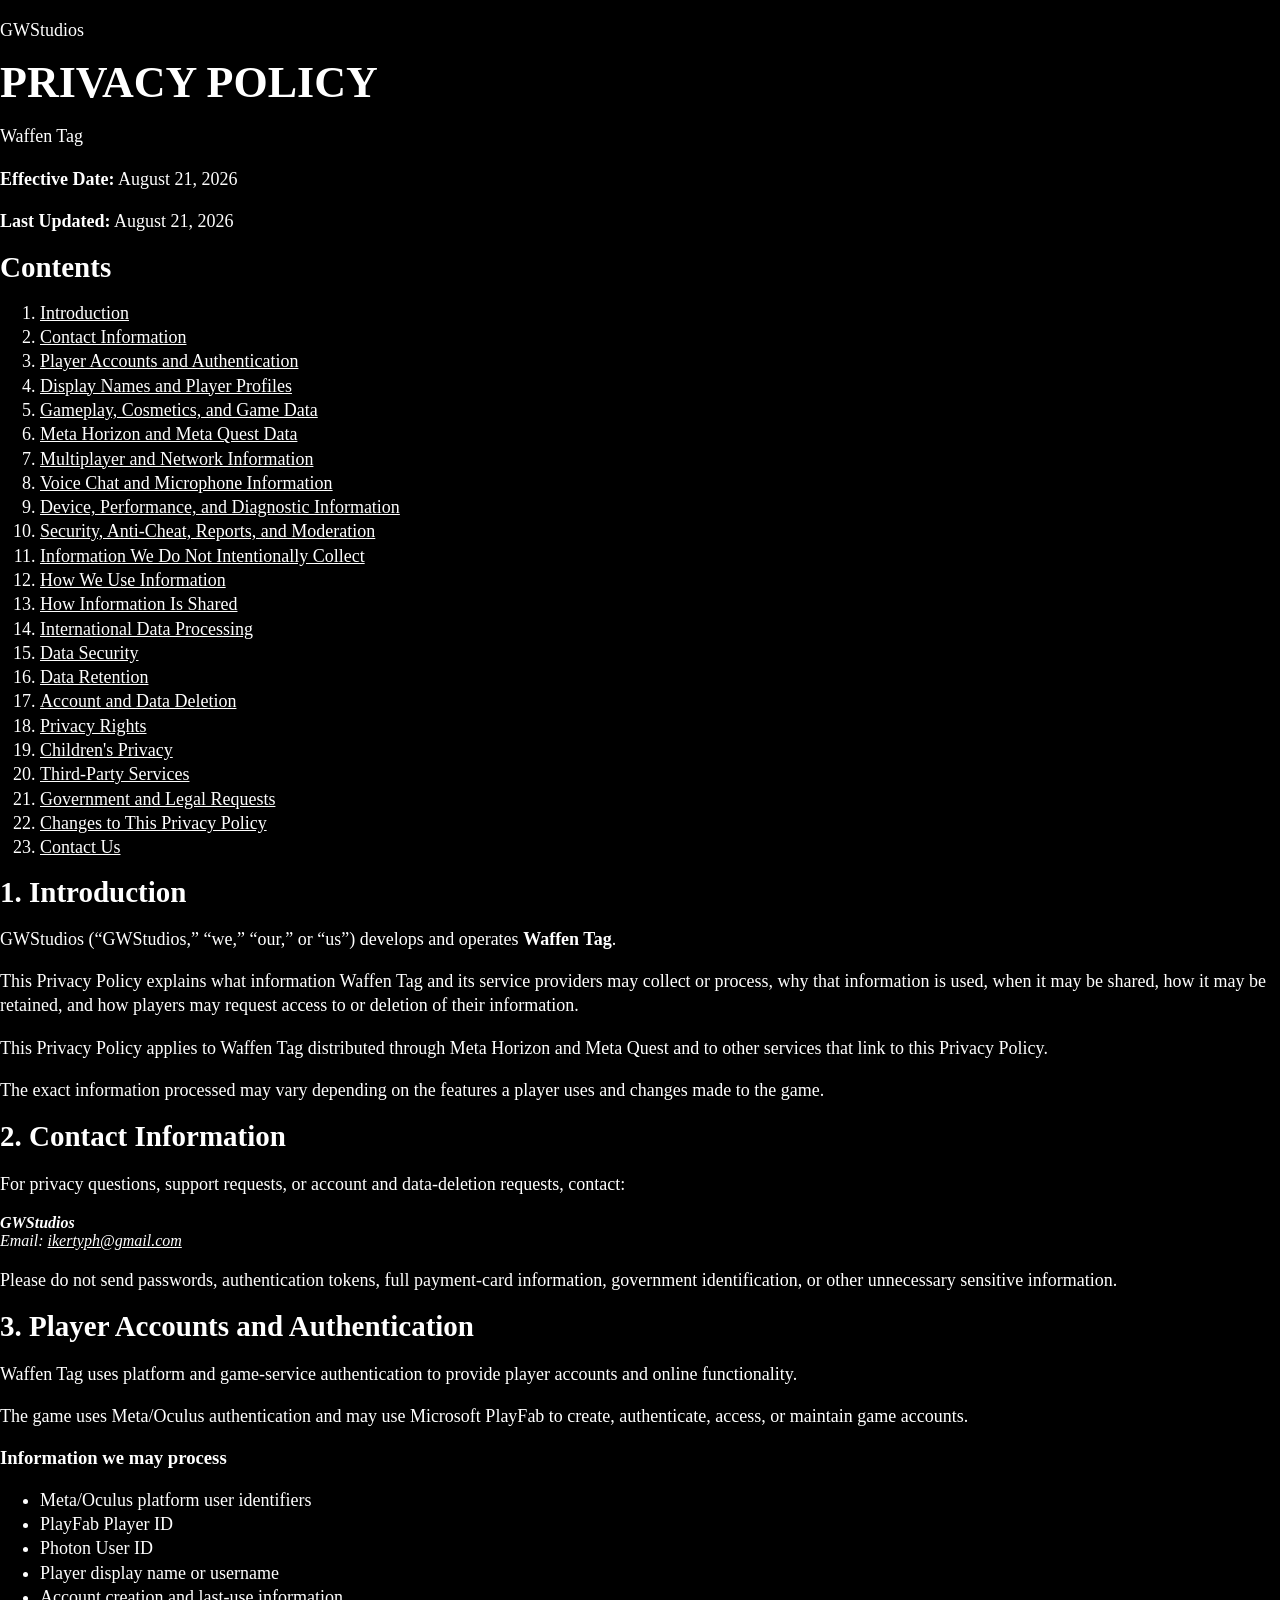
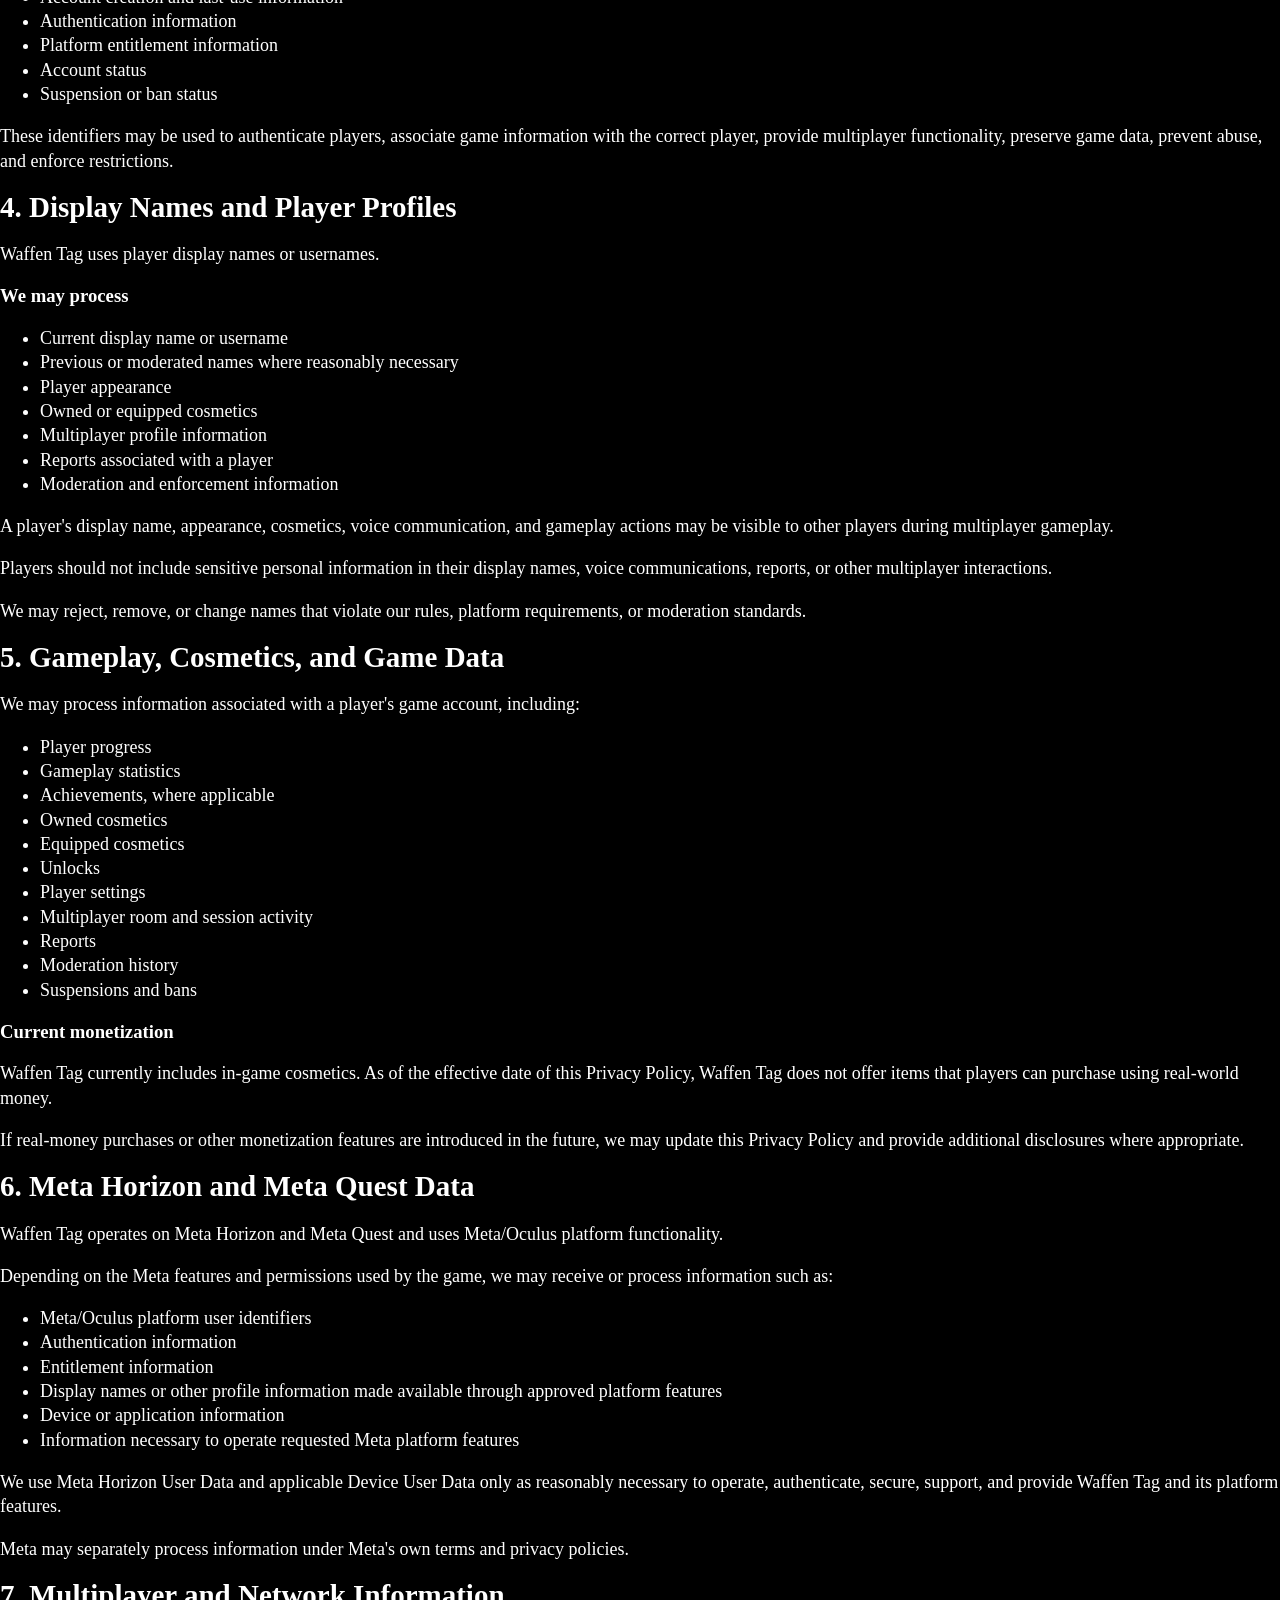
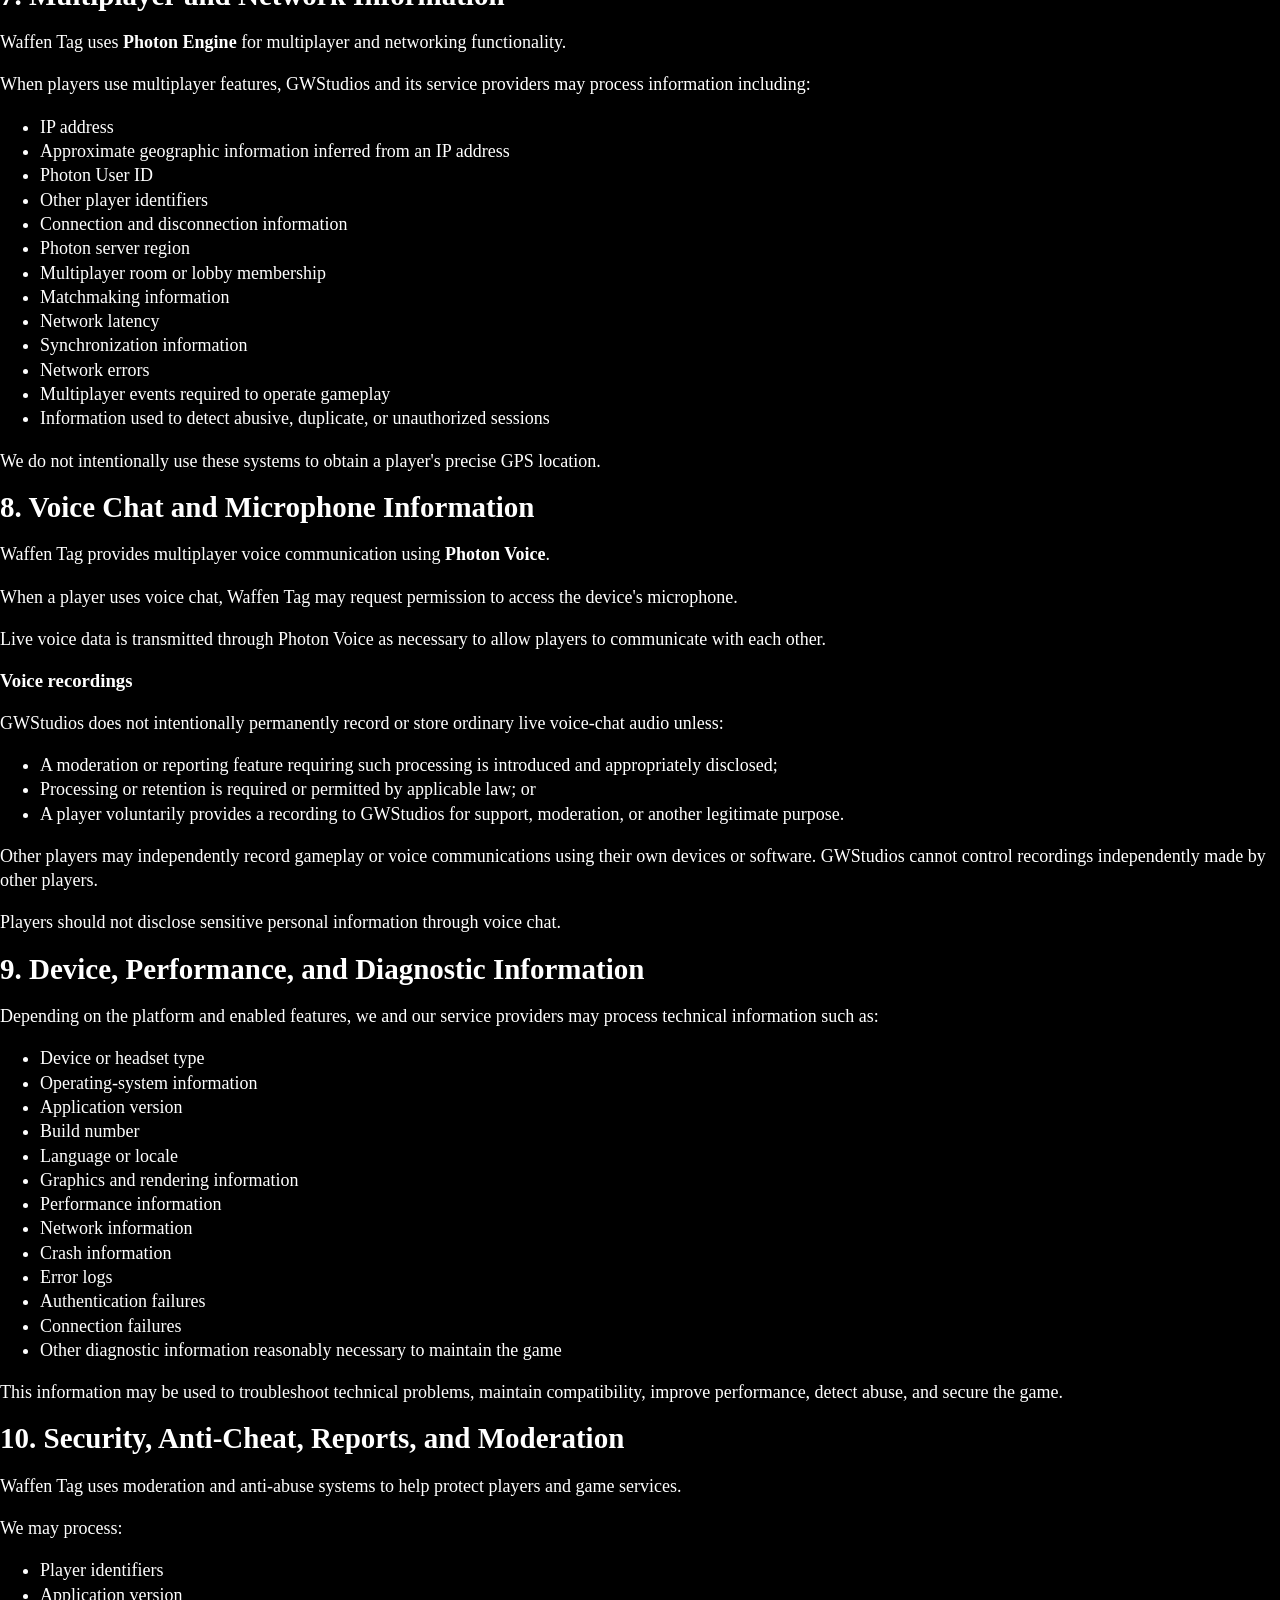
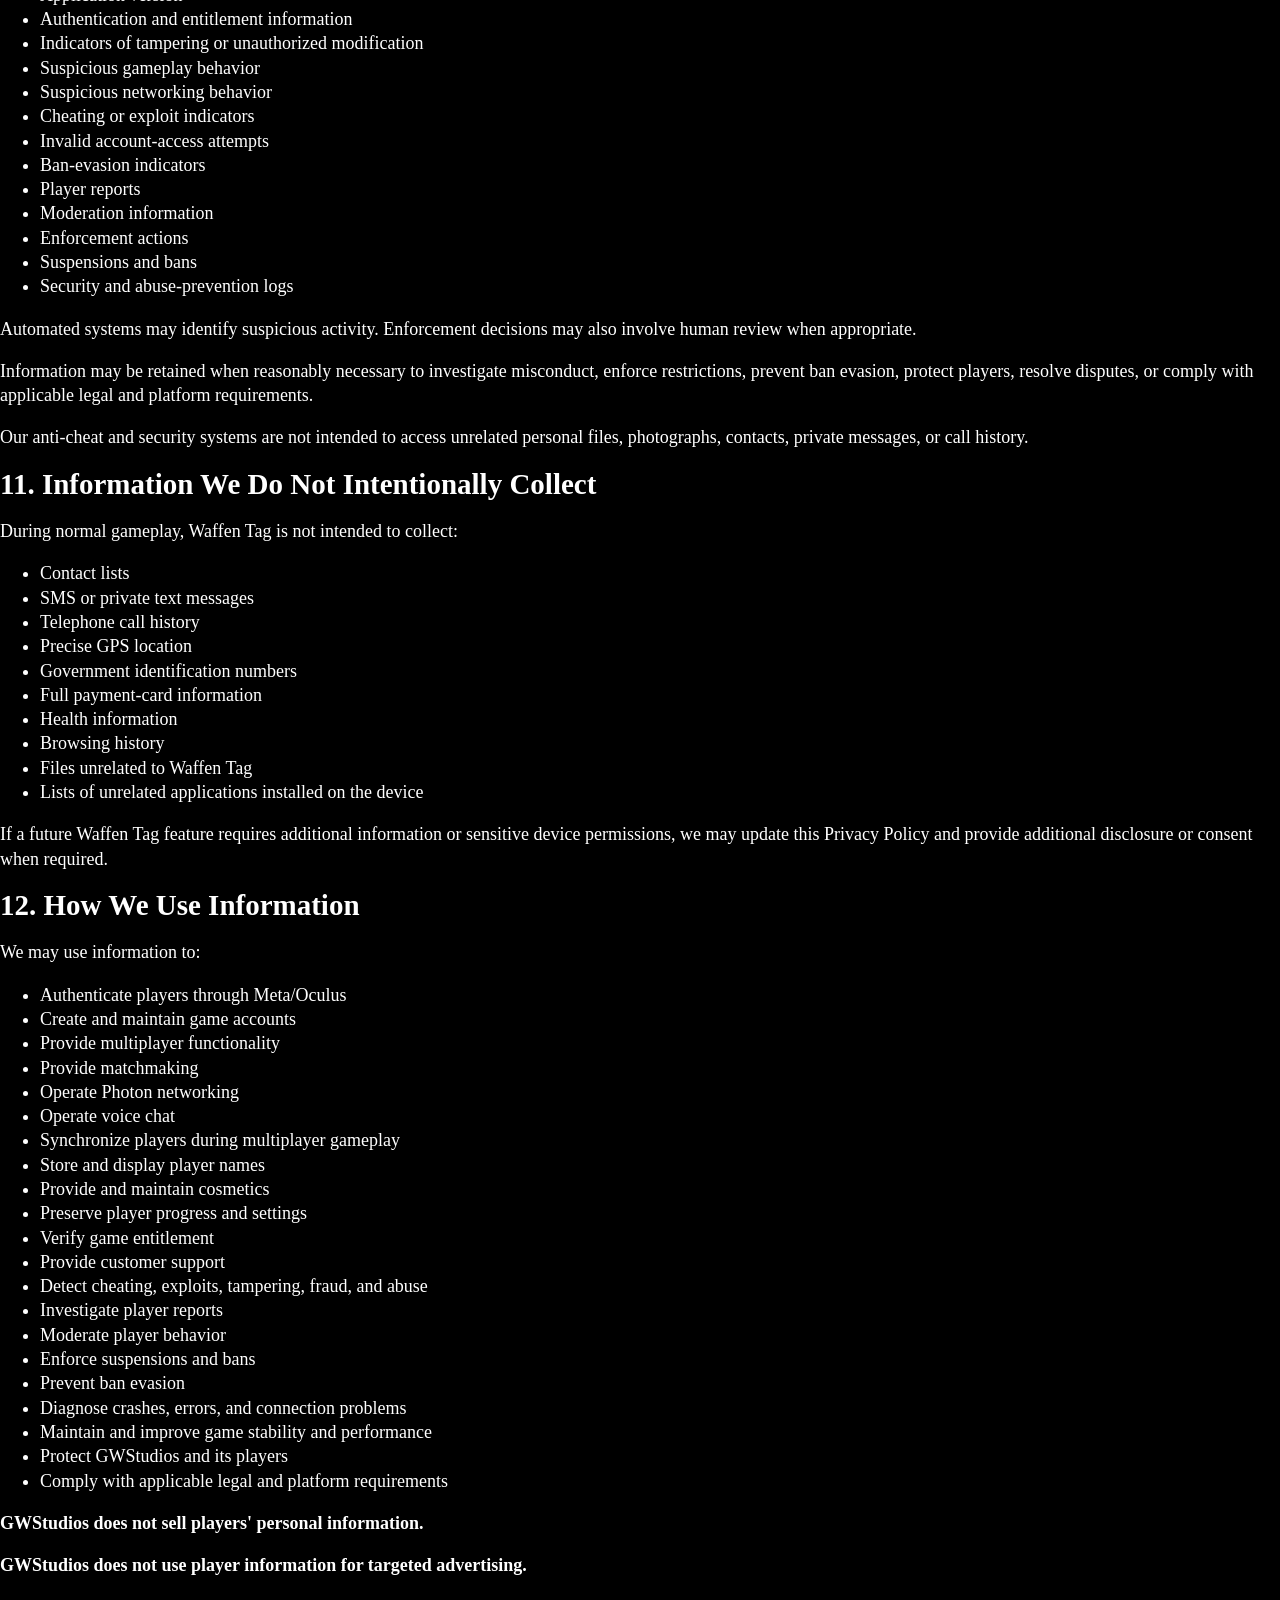
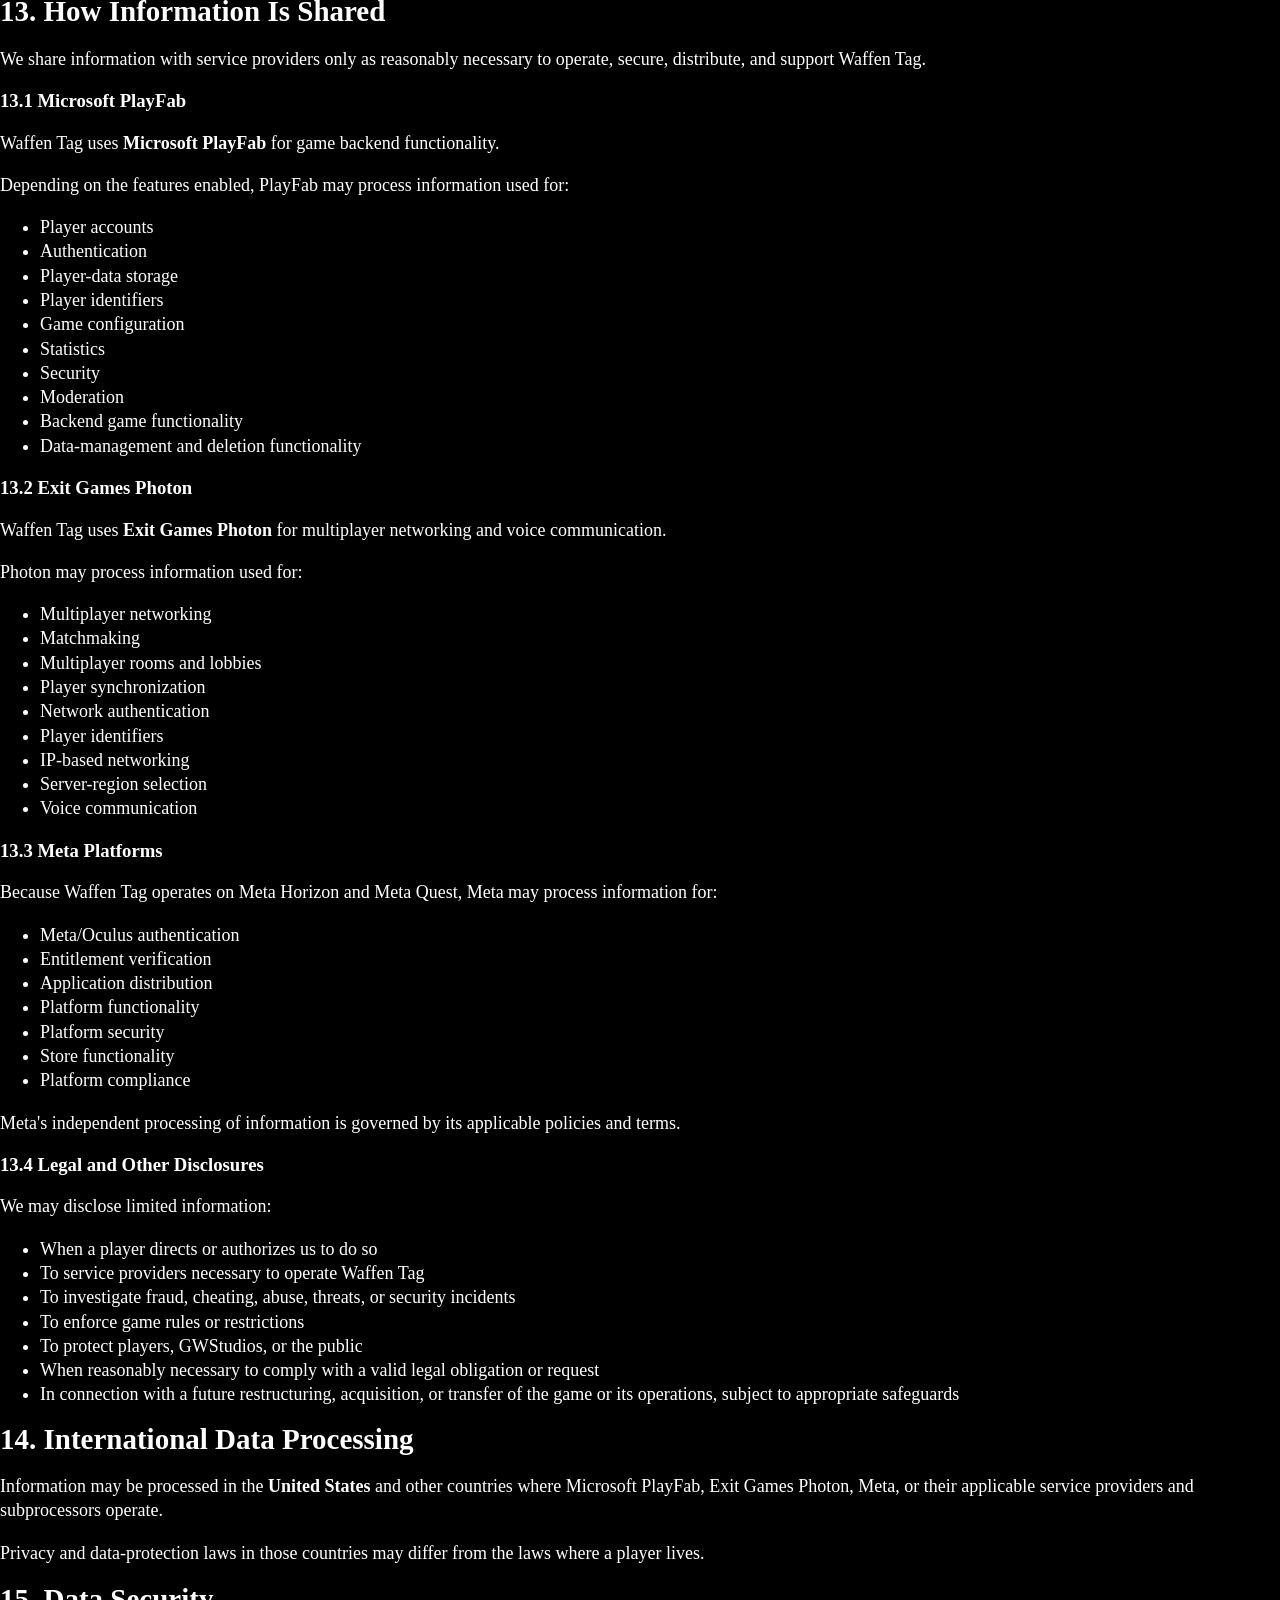
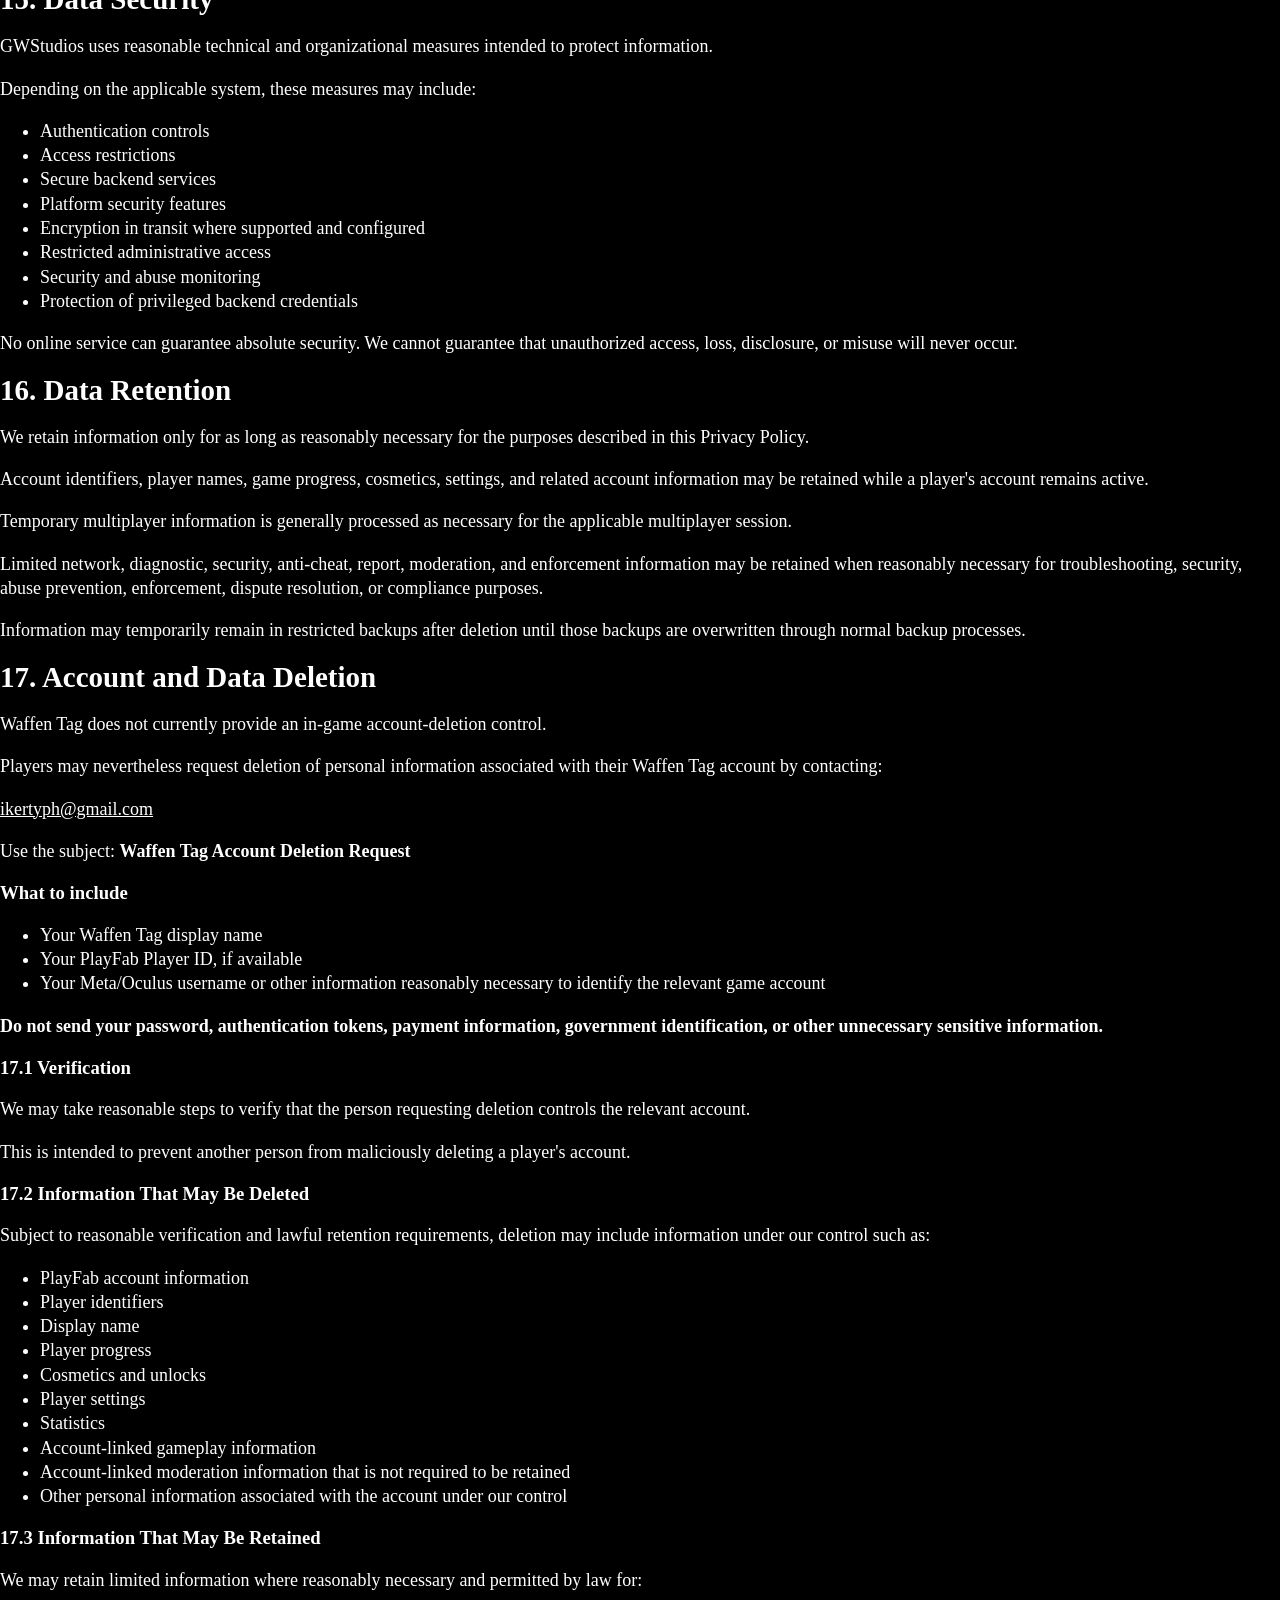
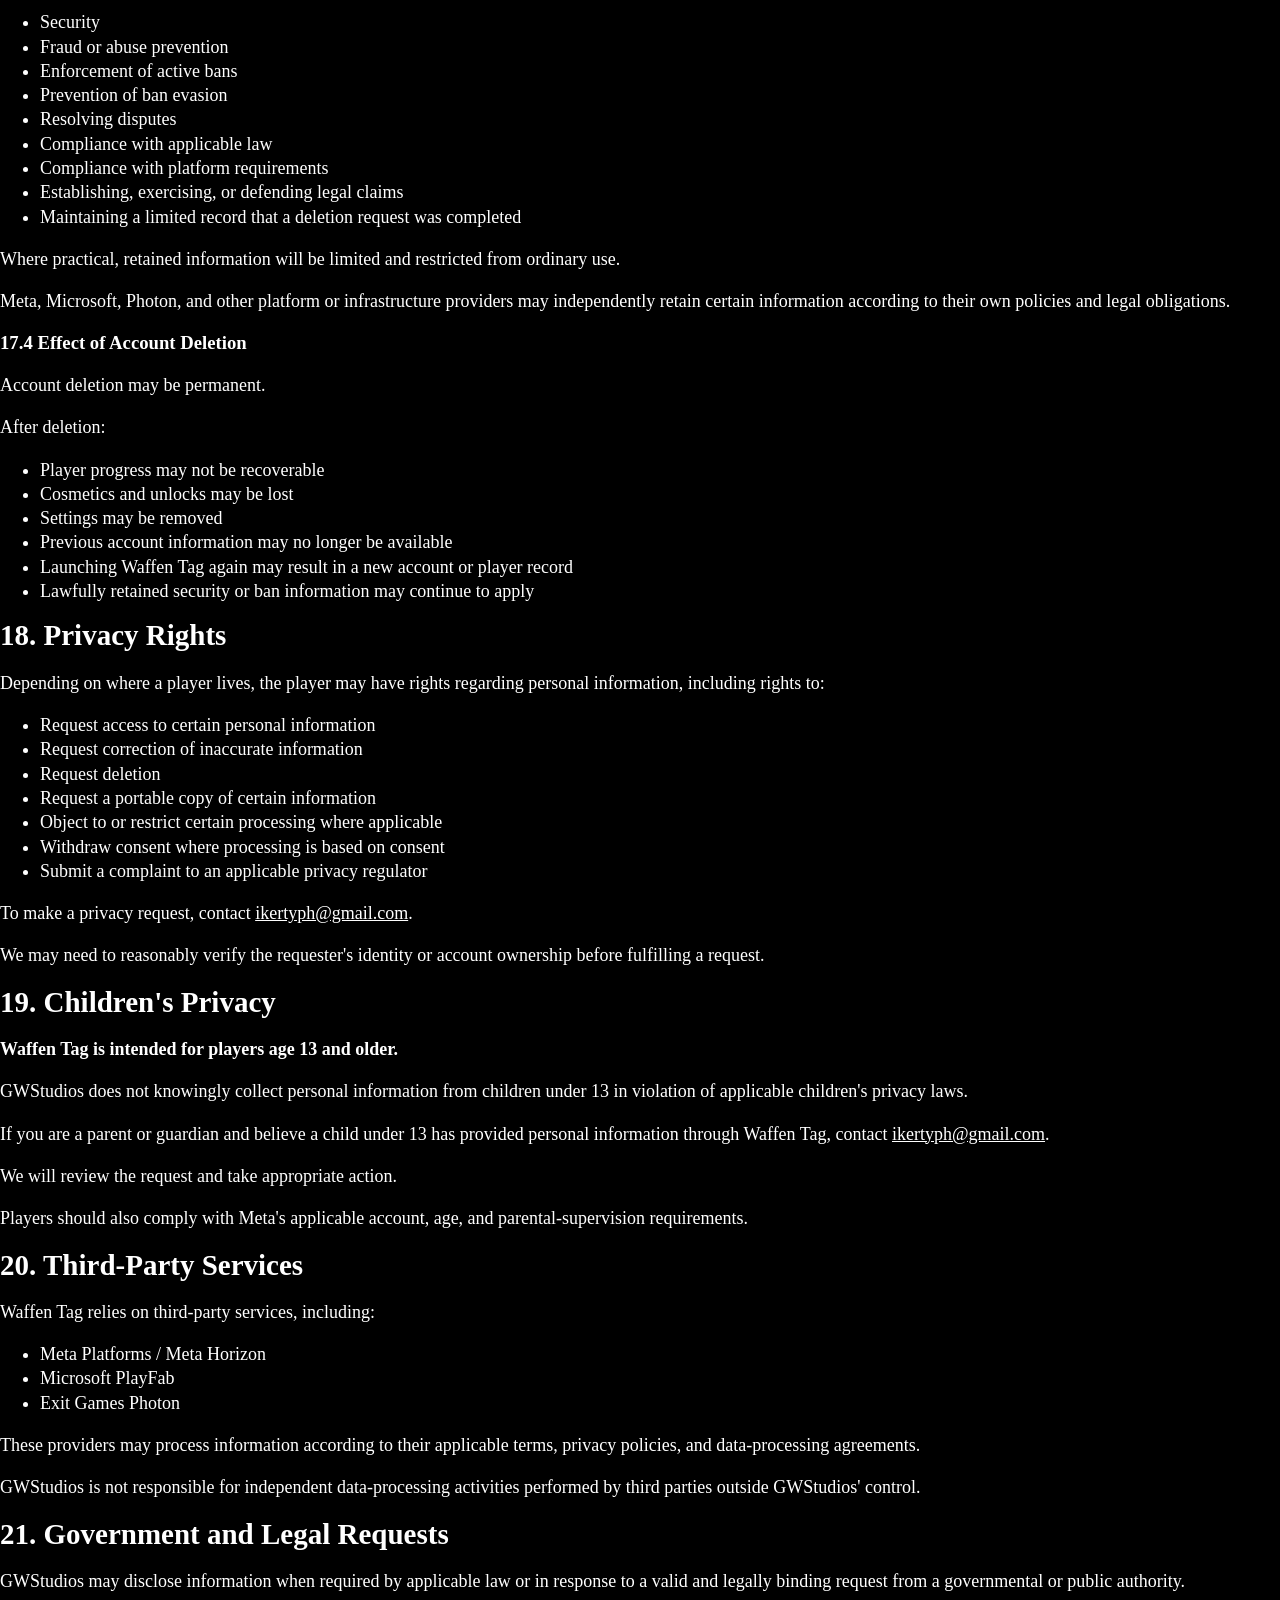
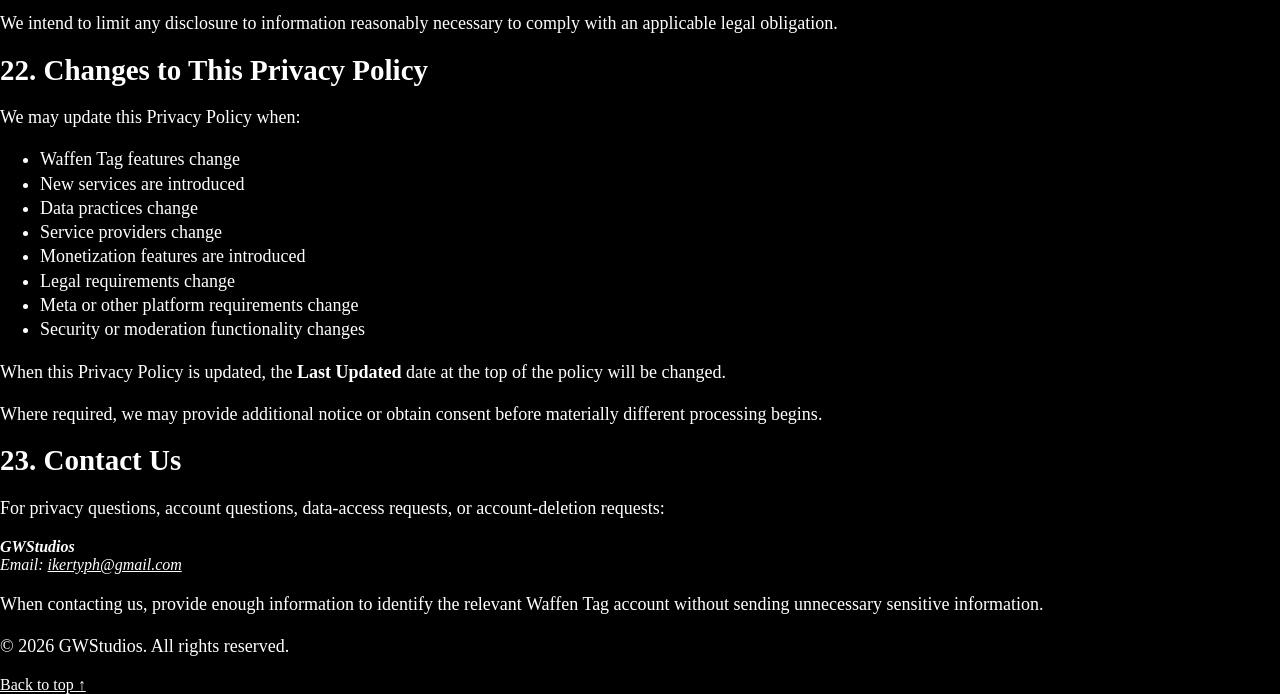
==== privacypolicy.html @ d38c31ae "v2 policy stuff" ====
<!DOCTYPE html>
<html lang="en">
<head>
  <meta charset="UTF-8" />
  <meta name="viewport" content="width=device-width, initial-scale=1.0" />
  <meta
    name="description"
    content="Privacy Policy for Waffen Tag, developed by GWStudios."
  />
  <title>Privacy Policy | Waffen Tag</title>

  <!-- Change this filename if your CSS file uses a different name -->
  <link rel="stylesheet" href="style.css" />
</head>

<body>
  <main class="legal-page">
    <header class="legal-header">
      <p class="eyebrow">GWStudios</p>
      <h1>Privacy Policy</h1>
      <p class="subtitle">Waffen Tag</p>

      <div class="policy-dates">
        <p><strong>Effective Date:</strong> August 21, 2026</p>
        <p><strong>Last Updated:</strong> August 21, 2026</p>
      </div>
    </header>

    <nav class="legal-nav" aria-label="Privacy policy sections">
      <h2>Contents</h2>
      <ol>
        <li><a href="#introduction">Introduction</a></li>
        <li><a href="#contact">Contact Information</a></li>
        <li><a href="#accounts">Player Accounts and Authentication</a></li>
        <li><a href="#profiles">Display Names and Player Profiles</a></li>
        <li><a href="#game-data">Gameplay, Cosmetics, and Game Data</a></li>
        <li><a href="#meta-data">Meta Horizon and Meta Quest Data</a></li>
        <li><a href="#multiplayer">Multiplayer and Network Information</a></li>
        <li><a href="#voice">Voice Chat and Microphone Information</a></li>
        <li><a href="#device-data">Device, Performance, and Diagnostic Information</a></li>
        <li><a href="#moderation">Security, Anti-Cheat, Reports, and Moderation</a></li>
        <li><a href="#not-collected">Information We Do Not Intentionally Collect</a></li>
        <li><a href="#use">How We Use Information</a></li>
        <li><a href="#sharing">How Information Is Shared</a></li>
        <li><a href="#international">International Data Processing</a></li>
        <li><a href="#security">Data Security</a></li>
        <li><a href="#retention">Data Retention</a></li>
        <li><a href="#deletion">Account and Data Deletion</a></li>
        <li><a href="#rights">Privacy Rights</a></li>
        <li><a href="#children">Children's Privacy</a></li>
        <li><a href="#third-parties">Third-Party Services</a></li>
        <li><a href="#government">Government and Legal Requests</a></li>
        <li><a href="#changes">Changes to This Privacy Policy</a></li>
        <li><a href="#contact-us">Contact Us</a></li>
      </ol>
    </nav>

    <article class="legal-content">
      <section id="introduction">
        <h2><span class="section-number">1.</span> Introduction</h2>
        <p>
          GWStudios (“GWStudios,” “we,” “our,” or “us”) develops and operates
          <strong>Waffen Tag</strong>.
        </p>
        <p>
          This Privacy Policy explains what information Waffen Tag and its service
          providers may collect or process, why that information is used, when it may
          be shared, how it may be retained, and how players may request access to or
          deletion of their information.
        </p>
        <p>
          This Privacy Policy applies to Waffen Tag distributed through Meta Horizon
          and Meta Quest and to other services that link to this Privacy Policy.
        </p>
        <p>
          The exact information processed may vary depending on the features a player
          uses and changes made to the game.
        </p>
      </section>

      <section id="contact">
        <h2><span class="section-number">2.</span> Contact Information</h2>
        <p>
          For privacy questions, support requests, or account and data-deletion
          requests, contact:
        </p>

        <address class="contact-card">
          <strong>GWStudios</strong><br />
          Email:
          <a href="mailto:ikertyph@gmail.com">ikertyph@gmail.com</a>
        </address>

        <p>
          Please do not send passwords, authentication tokens, full payment-card
          information, government identification, or other unnecessary sensitive
          information.
        </p>
      </section>

      <section id="accounts">
        <h2><span class="section-number">3.</span> Player Accounts and Authentication</h2>
        <p>
          Waffen Tag uses platform and game-service authentication to provide player
          accounts and online functionality.
        </p>
        <p>
          The game uses Meta/Oculus authentication and may use Microsoft PlayFab to
          create, authenticate, access, or maintain game accounts.
        </p>

        <h3>Information we may process</h3>
        <ul>
          <li>Meta/Oculus platform user identifiers</li>
          <li>PlayFab Player ID</li>
          <li>Photon User ID</li>
          <li>Player display name or username</li>
          <li>Account creation and last-use information</li>
          <li>Authentication information</li>
          <li>Platform entitlement information</li>
          <li>Account status</li>
          <li>Suspension or ban status</li>
        </ul>

        <p>
          These identifiers may be used to authenticate players, associate game
          information with the correct player, provide multiplayer functionality,
          preserve game data, prevent abuse, and enforce restrictions.
        </p>
      </section>

      <section id="profiles">
        <h2><span class="section-number">4.</span> Display Names and Player Profiles</h2>
        <p>Waffen Tag uses player display names or usernames.</p>

        <h3>We may process</h3>
        <ul>
          <li>Current display name or username</li>
          <li>Previous or moderated names where reasonably necessary</li>
          <li>Player appearance</li>
          <li>Owned or equipped cosmetics</li>
          <li>Multiplayer profile information</li>
          <li>Reports associated with a player</li>
          <li>Moderation and enforcement information</li>
        </ul>

        <p>
          A player's display name, appearance, cosmetics, voice communication, and
          gameplay actions may be visible to other players during multiplayer gameplay.
        </p>
        <p>
          Players should not include sensitive personal information in their display
          names, voice communications, reports, or other multiplayer interactions.
        </p>
        <p>
          We may reject, remove, or change names that violate our rules, platform
          requirements, or moderation standards.
        </p>
      </section>

      <section id="game-data">
        <h2><span class="section-number">5.</span> Gameplay, Cosmetics, and Game Data</h2>
        <p>We may process information associated with a player's game account, including:</p>

        <ul>
          <li>Player progress</li>
          <li>Gameplay statistics</li>
          <li>Achievements, where applicable</li>
          <li>Owned cosmetics</li>
          <li>Equipped cosmetics</li>
          <li>Unlocks</li>
          <li>Player settings</li>
          <li>Multiplayer room and session activity</li>
          <li>Reports</li>
          <li>Moderation history</li>
          <li>Suspensions and bans</li>
        </ul>

        <div class="notice">
          <h3>Current monetization</h3>
          <p>
            Waffen Tag currently includes in-game cosmetics. As of the effective date
            of this Privacy Policy, Waffen Tag does not offer items that players can
            purchase using real-world money.
          </p>
        </div>

        <p>
          If real-money purchases or other monetization features are introduced in the
          future, we may update this Privacy Policy and provide additional disclosures
          where appropriate.
        </p>
      </section>

      <section id="meta-data">
        <h2><span class="section-number">6.</span> Meta Horizon and Meta Quest Data</h2>
        <p>
          Waffen Tag operates on Meta Horizon and Meta Quest and uses Meta/Oculus
          platform functionality.
        </p>

        <p>
          Depending on the Meta features and permissions used by the game, we may
          receive or process information such as:
        </p>

        <ul>
          <li>Meta/Oculus platform user identifiers</li>
          <li>Authentication information</li>
          <li>Entitlement information</li>
          <li>
            Display names or other profile information made available through approved
            platform features
          </li>
          <li>Device or application information</li>
          <li>Information necessary to operate requested Meta platform features</li>
        </ul>

        <p>
          We use Meta Horizon User Data and applicable Device User Data only as
          reasonably necessary to operate, authenticate, secure, support, and provide
          Waffen Tag and its platform features.
        </p>
        <p>
          Meta may separately process information under Meta's own terms and privacy
          policies.
        </p>
      </section>

      <section id="multiplayer">
        <h2><span class="section-number">7.</span> Multiplayer and Network Information</h2>
        <p>
          Waffen Tag uses <strong>Photon Engine</strong> for multiplayer and networking
          functionality.
        </p>

        <p>
          When players use multiplayer features, GWStudios and its service providers
          may process information including:
        </p>

        <ul>
          <li>IP address</li>
          <li>Approximate geographic information inferred from an IP address</li>
          <li>Photon User ID</li>
          <li>Other player identifiers</li>
          <li>Connection and disconnection information</li>
          <li>Photon server region</li>
          <li>Multiplayer room or lobby membership</li>
          <li>Matchmaking information</li>
          <li>Network latency</li>
          <li>Synchronization information</li>
          <li>Network errors</li>
          <li>Multiplayer events required to operate gameplay</li>
          <li>Information used to detect abusive, duplicate, or unauthorized sessions</li>
        </ul>

        <p>
          We do not intentionally use these systems to obtain a player's precise GPS
          location.
        </p>
      </section>

      <section id="voice">
        <h2><span class="section-number">8.</span> Voice Chat and Microphone Information</h2>
        <p>
          Waffen Tag provides multiplayer voice communication using
          <strong>Photon Voice</strong>.
        </p>
        <p>
          When a player uses voice chat, Waffen Tag may request permission to access the
          device's microphone.
        </p>
        <p>
          Live voice data is transmitted through Photon Voice as necessary to allow
          players to communicate with each other.
        </p>

        <h3>Voice recordings</h3>
        <p>
          GWStudios does not intentionally permanently record or store ordinary live
          voice-chat audio unless:
        </p>
        <ul>
          <li>
            A moderation or reporting feature requiring such processing is introduced
            and appropriately disclosed;
          </li>
          <li>Processing or retention is required or permitted by applicable law; or</li>
          <li>
            A player voluntarily provides a recording to GWStudios for support,
            moderation, or another legitimate purpose.
          </li>
        </ul>

        <p>
          Other players may independently record gameplay or voice communications using
          their own devices or software. GWStudios cannot control recordings independently
          made by other players.
        </p>
        <p>Players should not disclose sensitive personal information through voice chat.</p>
      </section>

      <section id="device-data">
        <h2><span class="section-number">9.</span> Device, Performance, and Diagnostic Information</h2>
        <p>
          Depending on the platform and enabled features, we and our service providers
          may process technical information such as:
        </p>
        <ul>
          <li>Device or headset type</li>
          <li>Operating-system information</li>
          <li>Application version</li>
          <li>Build number</li>
          <li>Language or locale</li>
          <li>Graphics and rendering information</li>
          <li>Performance information</li>
          <li>Network information</li>
          <li>Crash information</li>
          <li>Error logs</li>
          <li>Authentication failures</li>
          <li>Connection failures</li>
          <li>Other diagnostic information reasonably necessary to maintain the game</li>
        </ul>
        <p>
          This information may be used to troubleshoot technical problems, maintain
          compatibility, improve performance, detect abuse, and secure the game.
        </p>
      </section>

      <section id="moderation">
        <h2><span class="section-number">10.</span> Security, Anti-Cheat, Reports, and Moderation</h2>
        <p>
          Waffen Tag uses moderation and anti-abuse systems to help protect players and
          game services.
        </p>

        <p>We may process:</p>
        <ul>
          <li>Player identifiers</li>
          <li>Application version</li>
          <li>Authentication and entitlement information</li>
          <li>Indicators of tampering or unauthorized modification</li>
          <li>Suspicious gameplay behavior</li>
          <li>Suspicious networking behavior</li>
          <li>Cheating or exploit indicators</li>
          <li>Invalid account-access attempts</li>
          <li>Ban-evasion indicators</li>
          <li>Player reports</li>
          <li>Moderation information</li>
          <li>Enforcement actions</li>
          <li>Suspensions and bans</li>
          <li>Security and abuse-prevention logs</li>
        </ul>

        <p>
          Automated systems may identify suspicious activity. Enforcement decisions may
          also involve human review when appropriate.
        </p>
        <p>
          Information may be retained when reasonably necessary to investigate misconduct,
          enforce restrictions, prevent ban evasion, protect players, resolve disputes, or
          comply with applicable legal and platform requirements.
        </p>
        <p>
          Our anti-cheat and security systems are not intended to access unrelated
          personal files, photographs, contacts, private messages, or call history.
        </p>
      </section>

      <section id="not-collected">
        <h2><span class="section-number">11.</span> Information We Do Not Intentionally Collect</h2>
        <p>During normal gameplay, Waffen Tag is not intended to collect:</p>
        <ul>
          <li>Contact lists</li>
          <li>SMS or private text messages</li>
          <li>Telephone call history</li>
          <li>Precise GPS location</li>
          <li>Government identification numbers</li>
          <li>Full payment-card information</li>
          <li>Health information</li>
          <li>Browsing history</li>
          <li>Files unrelated to Waffen Tag</li>
          <li>Lists of unrelated applications installed on the device</li>
        </ul>
        <p>
          If a future Waffen Tag feature requires additional information or sensitive
          device permissions, we may update this Privacy Policy and provide additional
          disclosure or consent when required.
        </p>
      </section>

      <section id="use">
        <h2><span class="section-number">12.</span> How We Use Information</h2>
        <p>We may use information to:</p>
        <ul>
          <li>Authenticate players through Meta/Oculus</li>
          <li>Create and maintain game accounts</li>
          <li>Provide multiplayer functionality</li>
          <li>Provide matchmaking</li>
          <li>Operate Photon networking</li>
          <li>Operate voice chat</li>
          <li>Synchronize players during multiplayer gameplay</li>
          <li>Store and display player names</li>
          <li>Provide and maintain cosmetics</li>
          <li>Preserve player progress and settings</li>
          <li>Verify game entitlement</li>
          <li>Provide customer support</li>
          <li>Detect cheating, exploits, tampering, fraud, and abuse</li>
          <li>Investigate player reports</li>
          <li>Moderate player behavior</li>
          <li>Enforce suspensions and bans</li>
          <li>Prevent ban evasion</li>
          <li>Diagnose crashes, errors, and connection problems</li>
          <li>Maintain and improve game stability and performance</li>
          <li>Protect GWStudios and its players</li>
          <li>Comply with applicable legal and platform requirements</li>
        </ul>

        <div class="notice">
          <p><strong>GWStudios does not sell players' personal information.</strong></p>
          <p><strong>GWStudios does not use player information for targeted advertising.</strong></p>
        </div>
      </section>

      <section id="sharing">
        <h2><span class="section-number">13.</span> How Information Is Shared</h2>
        <p>
          We share information with service providers only as reasonably necessary to
          operate, secure, distribute, and support Waffen Tag.
        </p>

        <h3>13.1 Microsoft PlayFab</h3>
        <p>Waffen Tag uses <strong>Microsoft PlayFab</strong> for game backend functionality.</p>
        <p>Depending on the features enabled, PlayFab may process information used for:</p>
        <ul>
          <li>Player accounts</li>
          <li>Authentication</li>
          <li>Player-data storage</li>
          <li>Player identifiers</li>
          <li>Game configuration</li>
          <li>Statistics</li>
          <li>Security</li>
          <li>Moderation</li>
          <li>Backend game functionality</li>
          <li>Data-management and deletion functionality</li>
        </ul>

        <h3>13.2 Exit Games Photon</h3>
        <p>
          Waffen Tag uses <strong>Exit Games Photon</strong> for multiplayer networking
          and voice communication.
        </p>
        <p>Photon may process information used for:</p>
        <ul>
          <li>Multiplayer networking</li>
          <li>Matchmaking</li>
          <li>Multiplayer rooms and lobbies</li>
          <li>Player synchronization</li>
          <li>Network authentication</li>
          <li>Player identifiers</li>
          <li>IP-based networking</li>
          <li>Server-region selection</li>
          <li>Voice communication</li>
        </ul>

        <h3>13.3 Meta Platforms</h3>
        <p>
          Because Waffen Tag operates on Meta Horizon and Meta Quest, Meta may process
          information for:
        </p>
        <ul>
          <li>Meta/Oculus authentication</li>
          <li>Entitlement verification</li>
          <li>Application distribution</li>
          <li>Platform functionality</li>
          <li>Platform security</li>
          <li>Store functionality</li>
          <li>Platform compliance</li>
        </ul>
        <p>
          Meta's independent processing of information is governed by its applicable
          policies and terms.
        </p>

        <h3>13.4 Legal and Other Disclosures</h3>
        <p>We may disclose limited information:</p>
        <ul>
          <li>When a player directs or authorizes us to do so</li>
          <li>To service providers necessary to operate Waffen Tag</li>
          <li>To investigate fraud, cheating, abuse, threats, or security incidents</li>
          <li>To enforce game rules or restrictions</li>
          <li>To protect players, GWStudios, or the public</li>
          <li>When reasonably necessary to comply with a valid legal obligation or request</li>
          <li>
            In connection with a future restructuring, acquisition, or transfer of the
            game or its operations, subject to appropriate safeguards
          </li>
        </ul>
      </section>

      <section id="international">
        <h2><span class="section-number">14.</span> International Data Processing</h2>
        <p>
          Information may be processed in the <strong>United States</strong> and other
          countries where Microsoft PlayFab, Exit Games Photon, Meta, or their applicable
          service providers and subprocessors operate.
        </p>
        <p>
          Privacy and data-protection laws in those countries may differ from the laws
          where a player lives.
        </p>
      </section>

      <section id="security">
        <h2><span class="section-number">15.</span> Data Security</h2>
        <p>
          GWStudios uses reasonable technical and organizational measures intended to
          protect information.
        </p>
        <p>Depending on the applicable system, these measures may include:</p>
        <ul>
          <li>Authentication controls</li>
          <li>Access restrictions</li>
          <li>Secure backend services</li>
          <li>Platform security features</li>
          <li>Encryption in transit where supported and configured</li>
          <li>Restricted administrative access</li>
          <li>Security and abuse monitoring</li>
          <li>Protection of privileged backend credentials</li>
        </ul>
        <p>
          No online service can guarantee absolute security. We cannot guarantee that
          unauthorized access, loss, disclosure, or misuse will never occur.
        </p>
      </section>

      <section id="retention">
        <h2><span class="section-number">16.</span> Data Retention</h2>
        <p>
          We retain information only for as long as reasonably necessary for the
          purposes described in this Privacy Policy.
        </p>
        <p>
          Account identifiers, player names, game progress, cosmetics, settings, and
          related account information may be retained while a player's account remains
          active.
        </p>
        <p>
          Temporary multiplayer information is generally processed as necessary for the
          applicable multiplayer session.
        </p>
        <p>
          Limited network, diagnostic, security, anti-cheat, report, moderation, and
          enforcement information may be retained when reasonably necessary for
          troubleshooting, security, abuse prevention, enforcement, dispute resolution,
          or compliance purposes.
        </p>
        <p>
          Information may temporarily remain in restricted backups after deletion until
          those backups are overwritten through normal backup processes.
        </p>
      </section>

      <section id="deletion">
        <h2><span class="section-number">17.</span> Account and Data Deletion</h2>
        <p>
          Waffen Tag does not currently provide an in-game account-deletion control.
        </p>
        <p>
          Players may nevertheless request deletion of personal information associated
          with their Waffen Tag account by contacting:
        </p>

        <p class="callout-email">
          <a href="mailto:ikertyph@gmail.com?subject=Waffen%20Tag%20Account%20Deletion%20Request">
            ikertyph@gmail.com
          </a>
        </p>

        <p>
          Use the subject: <strong>Waffen Tag Account Deletion Request</strong>
        </p>

        <h3>What to include</h3>
        <ul>
          <li>Your Waffen Tag display name</li>
          <li>Your PlayFab Player ID, if available</li>
          <li>
            Your Meta/Oculus username or other information reasonably necessary to
            identify the relevant game account
          </li>
        </ul>

        <p>
          <strong>
            Do not send your password, authentication tokens, payment information,
            government identification, or other unnecessary sensitive information.
          </strong>
        </p>

        <h3>17.1 Verification</h3>
        <p>
          We may take reasonable steps to verify that the person requesting deletion
          controls the relevant account.
        </p>
        <p>
          This is intended to prevent another person from maliciously deleting a
          player's account.
        </p>

        <h3>17.2 Information That May Be Deleted</h3>
        <p>
          Subject to reasonable verification and lawful retention requirements,
          deletion may include information under our control such as:
        </p>
        <ul>
          <li>PlayFab account information</li>
          <li>Player identifiers</li>
          <li>Display name</li>
          <li>Player progress</li>
          <li>Cosmetics and unlocks</li>
          <li>Player settings</li>
          <li>Statistics</li>
          <li>Account-linked gameplay information</li>
          <li>
            Account-linked moderation information that is not required to be retained
          </li>
          <li>Other personal information associated with the account under our control</li>
        </ul>

        <h3>17.3 Information That May Be Retained</h3>
        <p>
          We may retain limited information where reasonably necessary and permitted by
          law for:
        </p>
        <ul>
          <li>Security</li>
          <li>Fraud or abuse prevention</li>
          <li>Enforcement of active bans</li>
          <li>Prevention of ban evasion</li>
          <li>Resolving disputes</li>
          <li>Compliance with applicable law</li>
          <li>Compliance with platform requirements</li>
          <li>Establishing, exercising, or defending legal claims</li>
          <li>Maintaining a limited record that a deletion request was completed</li>
        </ul>
        <p>
          Where practical, retained information will be limited and restricted from
          ordinary use.
        </p>
        <p>
          Meta, Microsoft, Photon, and other platform or infrastructure providers may
          independently retain certain information according to their own policies and
          legal obligations.
        </p>

        <h3>17.4 Effect of Account Deletion</h3>
        <p>Account deletion may be permanent.</p>
        <p>After deletion:</p>
        <ul>
          <li>Player progress may not be recoverable</li>
          <li>Cosmetics and unlocks may be lost</li>
          <li>Settings may be removed</li>
          <li>Previous account information may no longer be available</li>
          <li>Launching Waffen Tag again may result in a new account or player record</li>
          <li>Lawfully retained security or ban information may continue to apply</li>
        </ul>
      </section>

      <section id="rights">
        <h2><span class="section-number">18.</span> Privacy Rights</h2>
        <p>
          Depending on where a player lives, the player may have rights regarding
          personal information, including rights to:
        </p>
        <ul>
          <li>Request access to certain personal information</li>
          <li>Request correction of inaccurate information</li>
          <li>Request deletion</li>
          <li>Request a portable copy of certain information</li>
          <li>Object to or restrict certain processing where applicable</li>
          <li>Withdraw consent where processing is based on consent</li>
          <li>Submit a complaint to an applicable privacy regulator</li>
        </ul>
        <p>
          To make a privacy request, contact
          <a href="mailto:ikertyph@gmail.com">ikertyph@gmail.com</a>.
        </p>
        <p>
          We may need to reasonably verify the requester's identity or account ownership
          before fulfilling a request.
        </p>
      </section>

      <section id="children">
        <h2><span class="section-number">19.</span> Children's Privacy</h2>
        <p><strong>Waffen Tag is intended for players age 13 and older.</strong></p>
        <p>
          GWStudios does not knowingly collect personal information from children under
          13 in violation of applicable children's privacy laws.
        </p>
        <p>
          If you are a parent or guardian and believe a child under 13 has provided
          personal information through Waffen Tag, contact
          <a href="mailto:ikertyph@gmail.com">ikertyph@gmail.com</a>.
        </p>
        <p>We will review the request and take appropriate action.</p>
        <p>
          Players should also comply with Meta's applicable account, age, and
          parental-supervision requirements.
        </p>
      </section>

      <section id="third-parties">
        <h2><span class="section-number">20.</span> Third-Party Services</h2>
        <p>Waffen Tag relies on third-party services, including:</p>
        <ul>
          <li>Meta Platforms / Meta Horizon</li>
          <li>Microsoft PlayFab</li>
          <li>Exit Games Photon</li>
        </ul>
        <p>
          These providers may process information according to their applicable terms,
          privacy policies, and data-processing agreements.
        </p>
        <p>
          GWStudios is not responsible for independent data-processing activities
          performed by third parties outside GWStudios' control.
        </p>
      </section>

      <section id="government">
        <h2><span class="section-number">21.</span> Government and Legal Requests</h2>
        <p>
          GWStudios may disclose information when required by applicable law or in
          response to a valid and legally binding request from a governmental or public
          authority.
        </p>
        <p>
          We intend to limit any disclosure to information reasonably necessary to
          comply with an applicable legal obligation.
        </p>
      </section>

      <section id="changes">
        <h2><span class="section-number">22.</span> Changes to This Privacy Policy</h2>
        <p>We may update this Privacy Policy when:</p>
        <ul>
          <li>Waffen Tag features change</li>
          <li>New services are introduced</li>
          <li>Data practices change</li>
          <li>Service providers change</li>
          <li>Monetization features are introduced</li>
          <li>Legal requirements change</li>
          <li>Meta or other platform requirements change</li>
          <li>Security or moderation functionality changes</li>
        </ul>
        <p>
          When this Privacy Policy is updated, the <strong>Last Updated</strong> date at
          the top of the policy will be changed.
        </p>
        <p>
          Where required, we may provide additional notice or obtain consent before
          materially different processing begins.
        </p>
      </section>

      <section id="contact-us">
        <h2><span class="section-number">23.</span> Contact Us</h2>
        <p>
          For privacy questions, account questions, data-access requests, or
          account-deletion requests:
        </p>
        <address class="contact-card">
          <strong>GWStudios</strong><br />
          Email:
          <a href="mailto:ikertyph@gmail.com">ikertyph@gmail.com</a>
        </address>
        <p>
          When contacting us, provide enough information to identify the relevant
          Waffen Tag account without sending unnecessary sensitive information.
        </p>
      </section>
    </article>

    <footer class="legal-footer">
      <p>&copy; 2026 GWStudios. All rights reserved.</p>
      <a href="#top" class="back-to-top" aria-label="Back to top">Back to top ↑</a>
    </footer>
  </main>
</body>
</html>
---- style.css ----
/* ---------------------------------------------------- */
/*       THE ABYSS // BORDERLESS CULT / ONION CSS       */
/* ---------------------------------------------------- */

*,
*::before,
*::after {
  box-sizing: border-box;
}

html {
  -webkit-text-size-adjust: 100%;
}

html,
body {
  margin: 0;
  padding: 0;
  min-height: 100%;
}

body {
  background: #000;
  color: #fff;
  font-family: "Times New Roman", Times, serif;

  background-image: linear-gradient(
    rgba(18, 16, 16, 0) 50%,
    rgba(0, 0, 0, 0.75) 50%
  );
  background-size: 100% 3px;

  overflow-x: hidden;
}

/* Links */
a {
  color: #fff;
  text-decoration: underline;
  overflow-wrap: anywhere;
}

a:visited {
  color: #aaa;
}

a:hover,
a:focus-visible {
  background: #fff;
  color: #000;
  text-decoration: none;
}

/* Images */
img {
  display: block;
  max-width: 100%;
  height: auto;
  filter: grayscale(100%) contrast(200%) invert(5%);
}

/* Main layout */
.wrap {
  width: min(88%, 1050px);
  margin: 0 auto;
  padding: 16px 10px 40px;
  background: #000;
}

.center {
  text-align: center;
}

/* Typography */
h1,
h2 {
  overflow-wrap: break-word;
}

h1 {
  font-size: clamp(34px, 6vw, 44px);
  line-height: 1.05;
  margin: 10px 0 2px;
  text-transform: uppercase;
}

h2 {
  font-size: clamp(24px, 4vw, 29px);
  line-height: 1.15;
  margin: 8px 0 12px;
}

p,
li,
td,
th {
  font-size: 18px;
  line-height: 1.35;
}

small {
  font-size: 13px;
  color: #777;
}

hr {
  border: 0;
  border-top: 1px dashed transparent;
  margin: 22px 0;
}

/* Navigation */
.nav {
  display: flex;
  justify-content: center;
  flex-wrap: wrap;
  gap: 8px 16px;

  text-align: center;
  font-size: 20px;
  margin: 14px 0;
}

.nav a {
  margin: 0;
  text-decoration: underline;
}

.nav a:hover,
.nav a:focus-visible {
  background: #fff;
  color: #000;
}

/* Flag / banner */
.flag {
  display: block;
  width: min(760px, 95%);
  height: auto;
  margin: 14px auto;
  filter: grayscale(100%) contrast(300%);
}

/* Floated image/content */
.float-right {
  float: right;
  width: 330px;
  max-width: 42%;
  margin: 0 0 12px 24px;
}

.clear {
  clear: both;
}

/* Content box */
.box {
  padding: 12px 14px;
  margin: 16px 0;
}

/* Tables */
.oldtable {
  width: 100%;
  border-collapse: collapse;
  table-layout: auto;
}

.oldtable td,
.oldtable th {
  padding: 8px 10px;
  vertical-align: top;
  text-align: left;
  overflow-wrap: anywhere;
}

/* Marquee */
.marquee {
  width: 100%;
  overflow: hidden;
  white-space: nowrap;
  padding: 6px 0;
  font-weight: bold;
  font-size: 18px;
  color: #fff;
}

.marquee span {
  display: inline-block;
  min-width: max-content;
  padding-left: 100%;
  animation: scroll 15s linear infinite;
}

@keyframes scroll {
  from {
    transform: translateX(0);
  }

  to {
    transform: translateX(-100%);
  }
}

/* Footer */
.footer {
  text-align: center;
  font-size: 13px;
  line-height: 1.5;
  color: #777;
}

/* Blink */
.blink {
  animation: blink 0.8s steps(1, start) infinite;
}

@keyframes blink {
  0%,
  100% {
    opacity: 1;
  }

  50% {
    opacity: 0;
  }
}

/* Section navigation */
.section-jump {
  text-align: right;
  font-size: 14px;
}

/* ---------------------------------------------------- */
/* MOBILE                                               */
/* ---------------------------------------------------- */

@media (max-width: 700px) {
  .wrap {
    width: 100%;
    padding: 12px 16px 32px;
  }

  h1 {
    font-size: 32px;
  }

  h2 {
    font-size: 24px;
  }

  p,
  li,
  td,
  th {
    font-size: 17px;
  }

  .nav {
    font-size: 18px;
    gap: 10px 14px;
  }

  .float-right {
    float: none;
    display: block;
    width: 100%;
    max-width: 420px;
    margin: 16px auto;
  }

  .oldtable {
    display: block;
    width: 100%;
    overflow-x: auto;
    -webkit-overflow-scrolling: touch;
  }

  .marquee {
    font-size: 16px;
  }

  .section-jump {
    text-align: center;
  }
}

/* Extra-small phones */
@media (max-width: 420px) {
  .wrap {
    padding-left: 12px;
    padding-right: 12px;
  }

  h1 {
    font-size: 28px;
  }

  h2 {
    font-size: 22px;
  }

  .nav {
    font-size: 17px;
  }

  .box {
    padding: 10px 0;
  }
}

/* Accessibility: stop animations when user requests it */
@media (prefers-reduced-motion: reduce) {
  .marquee span,
  .blink {
    animation: none;
  }
}
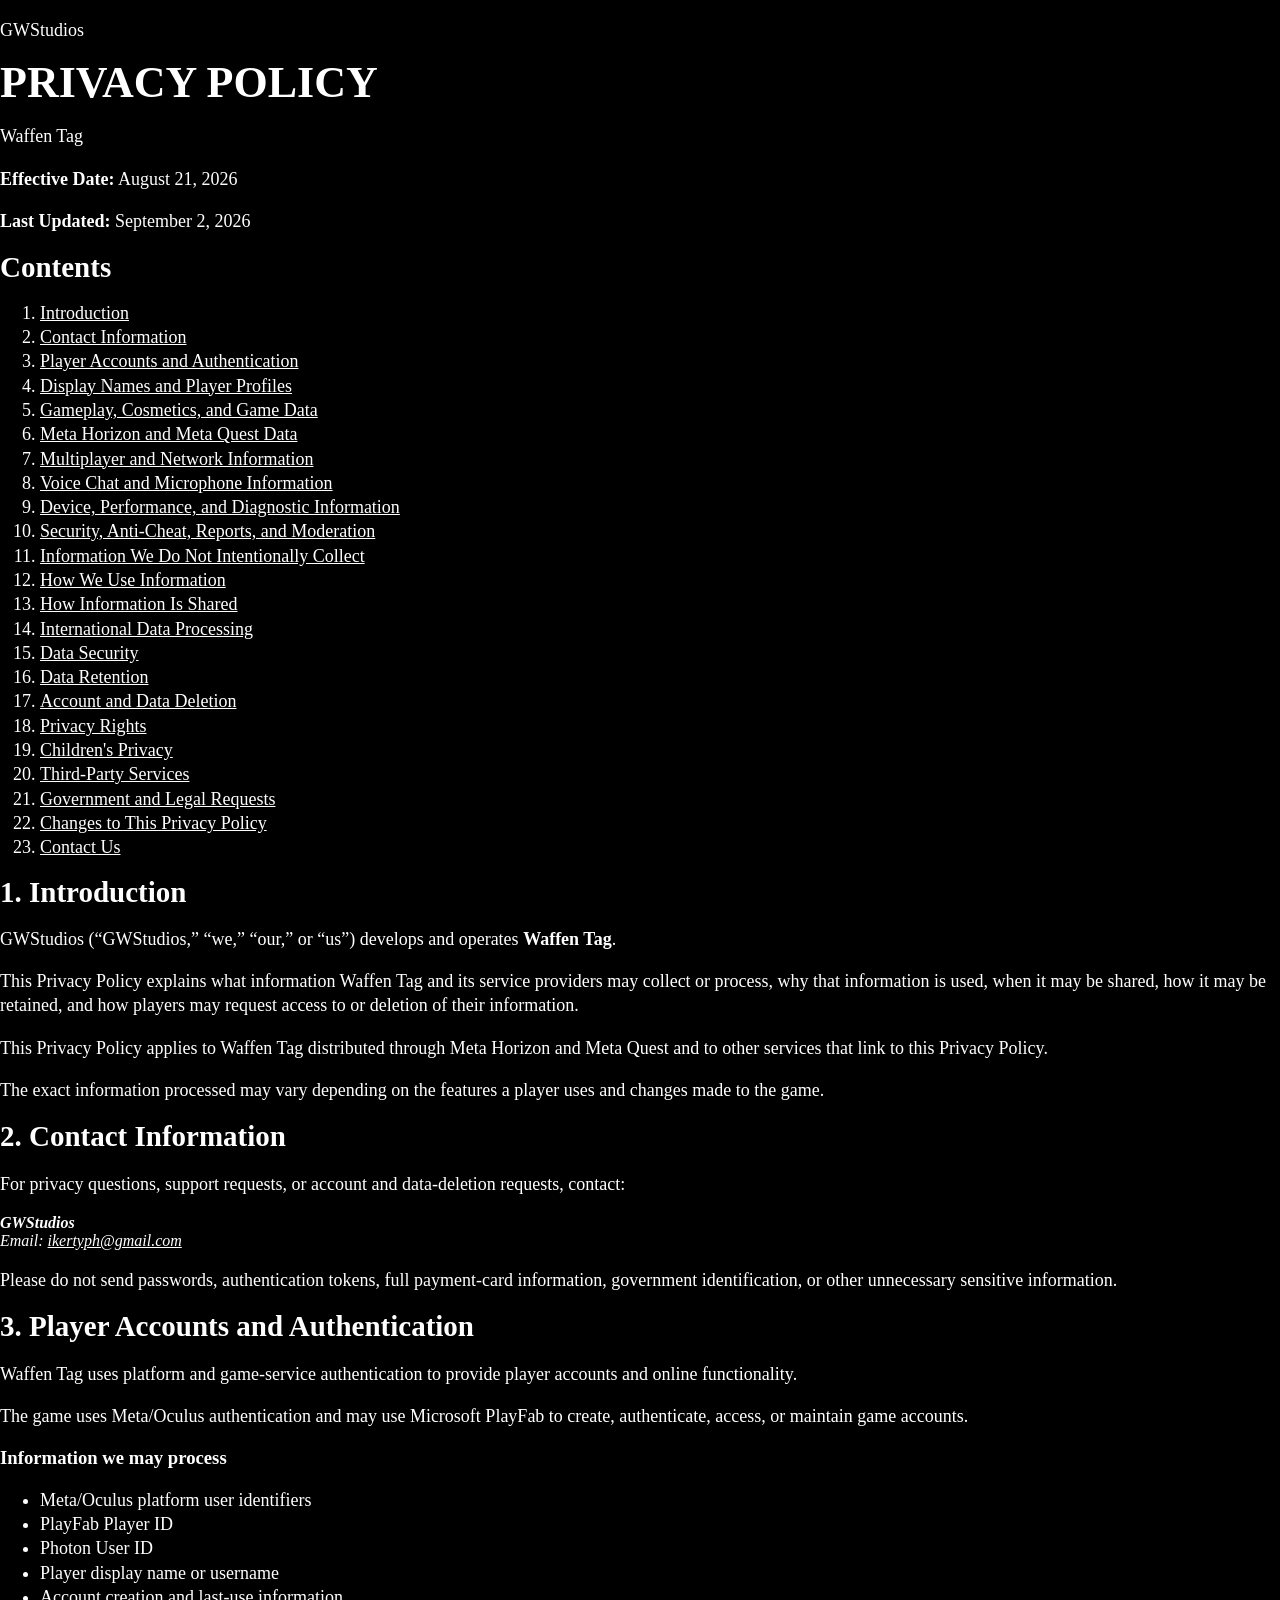
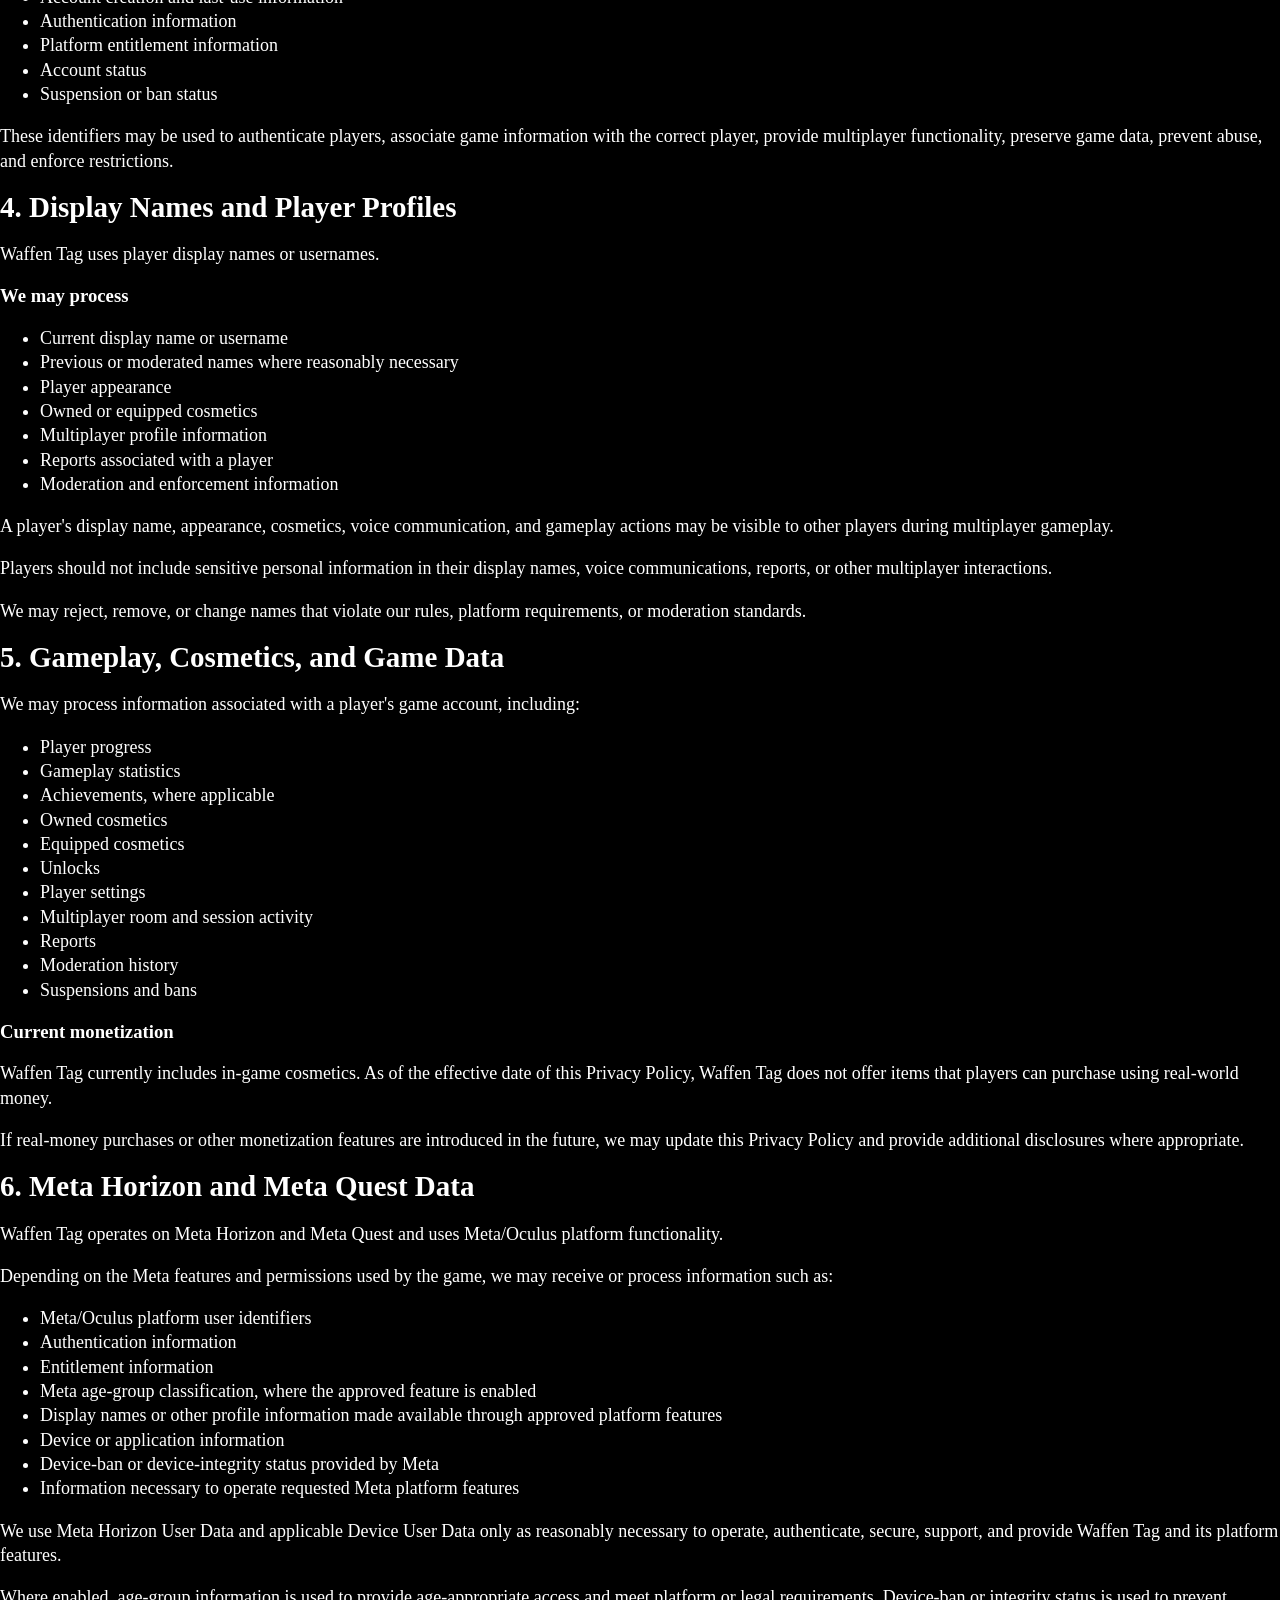
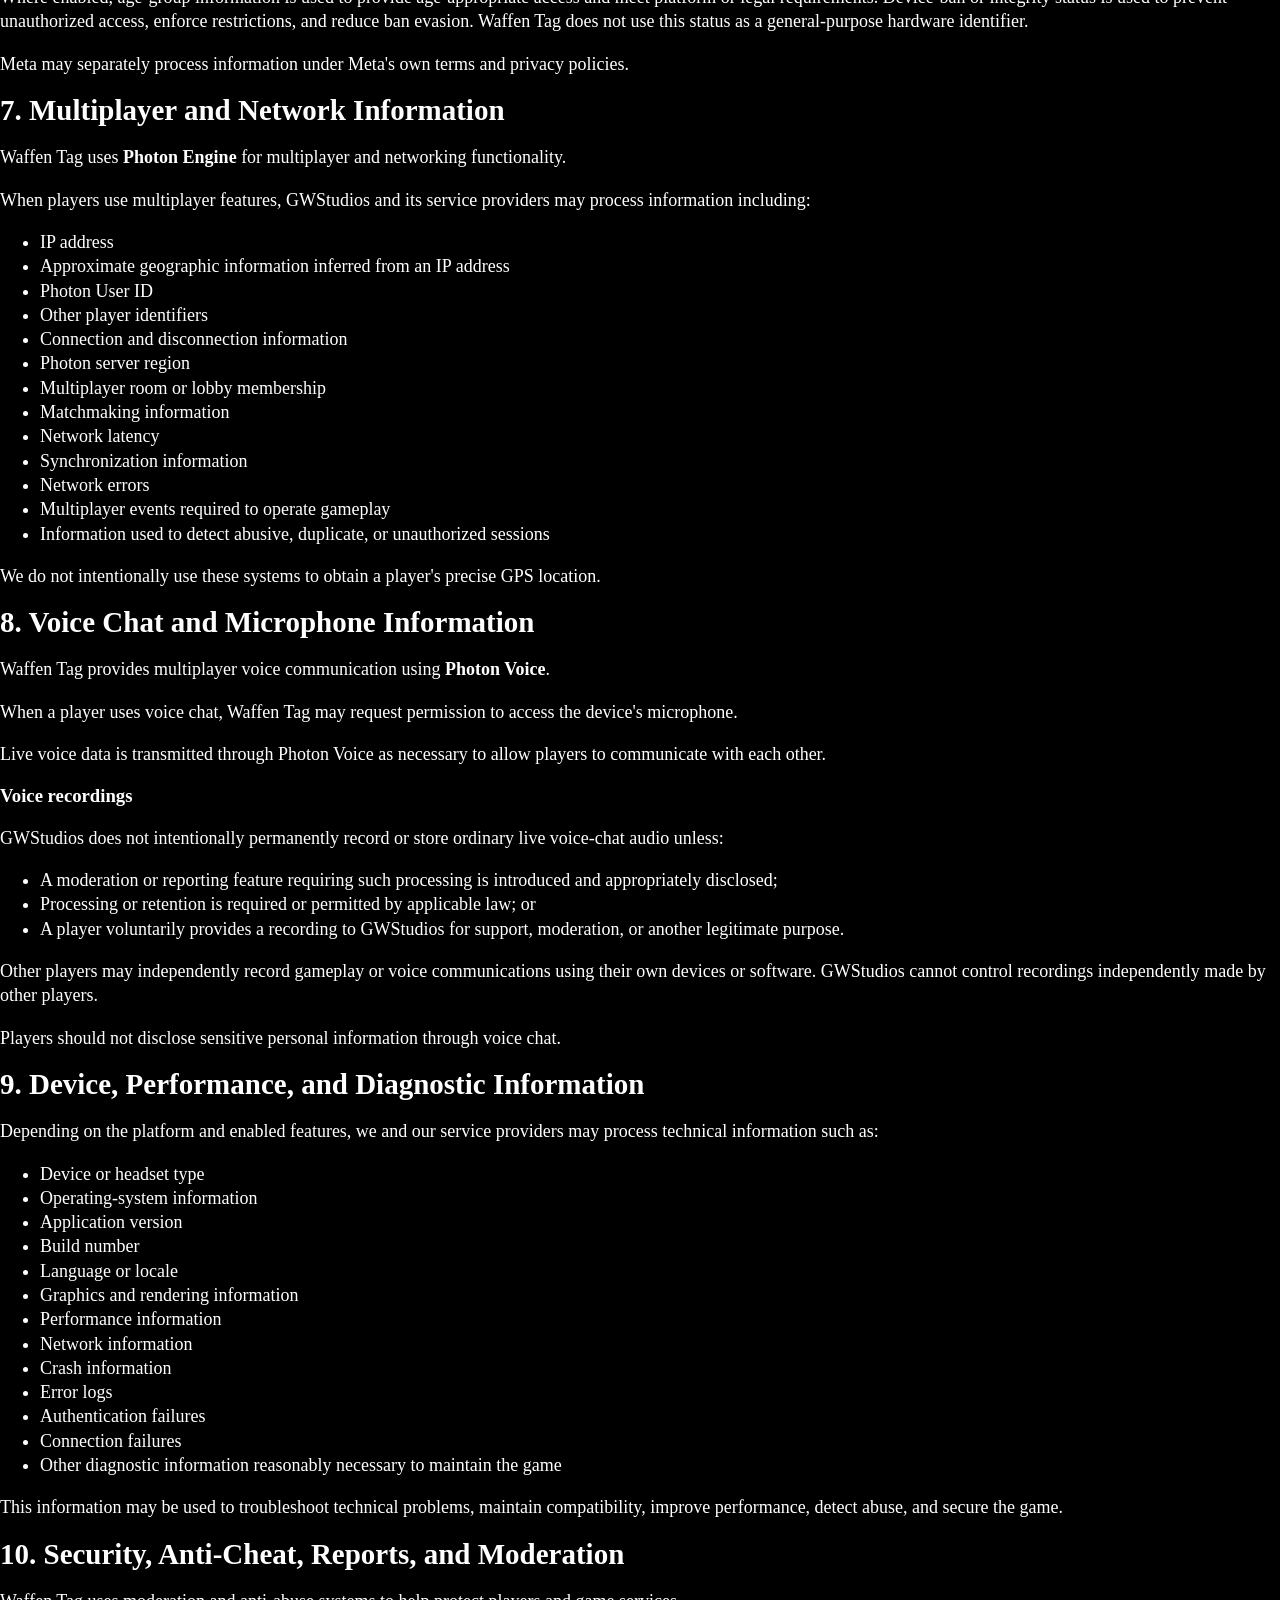
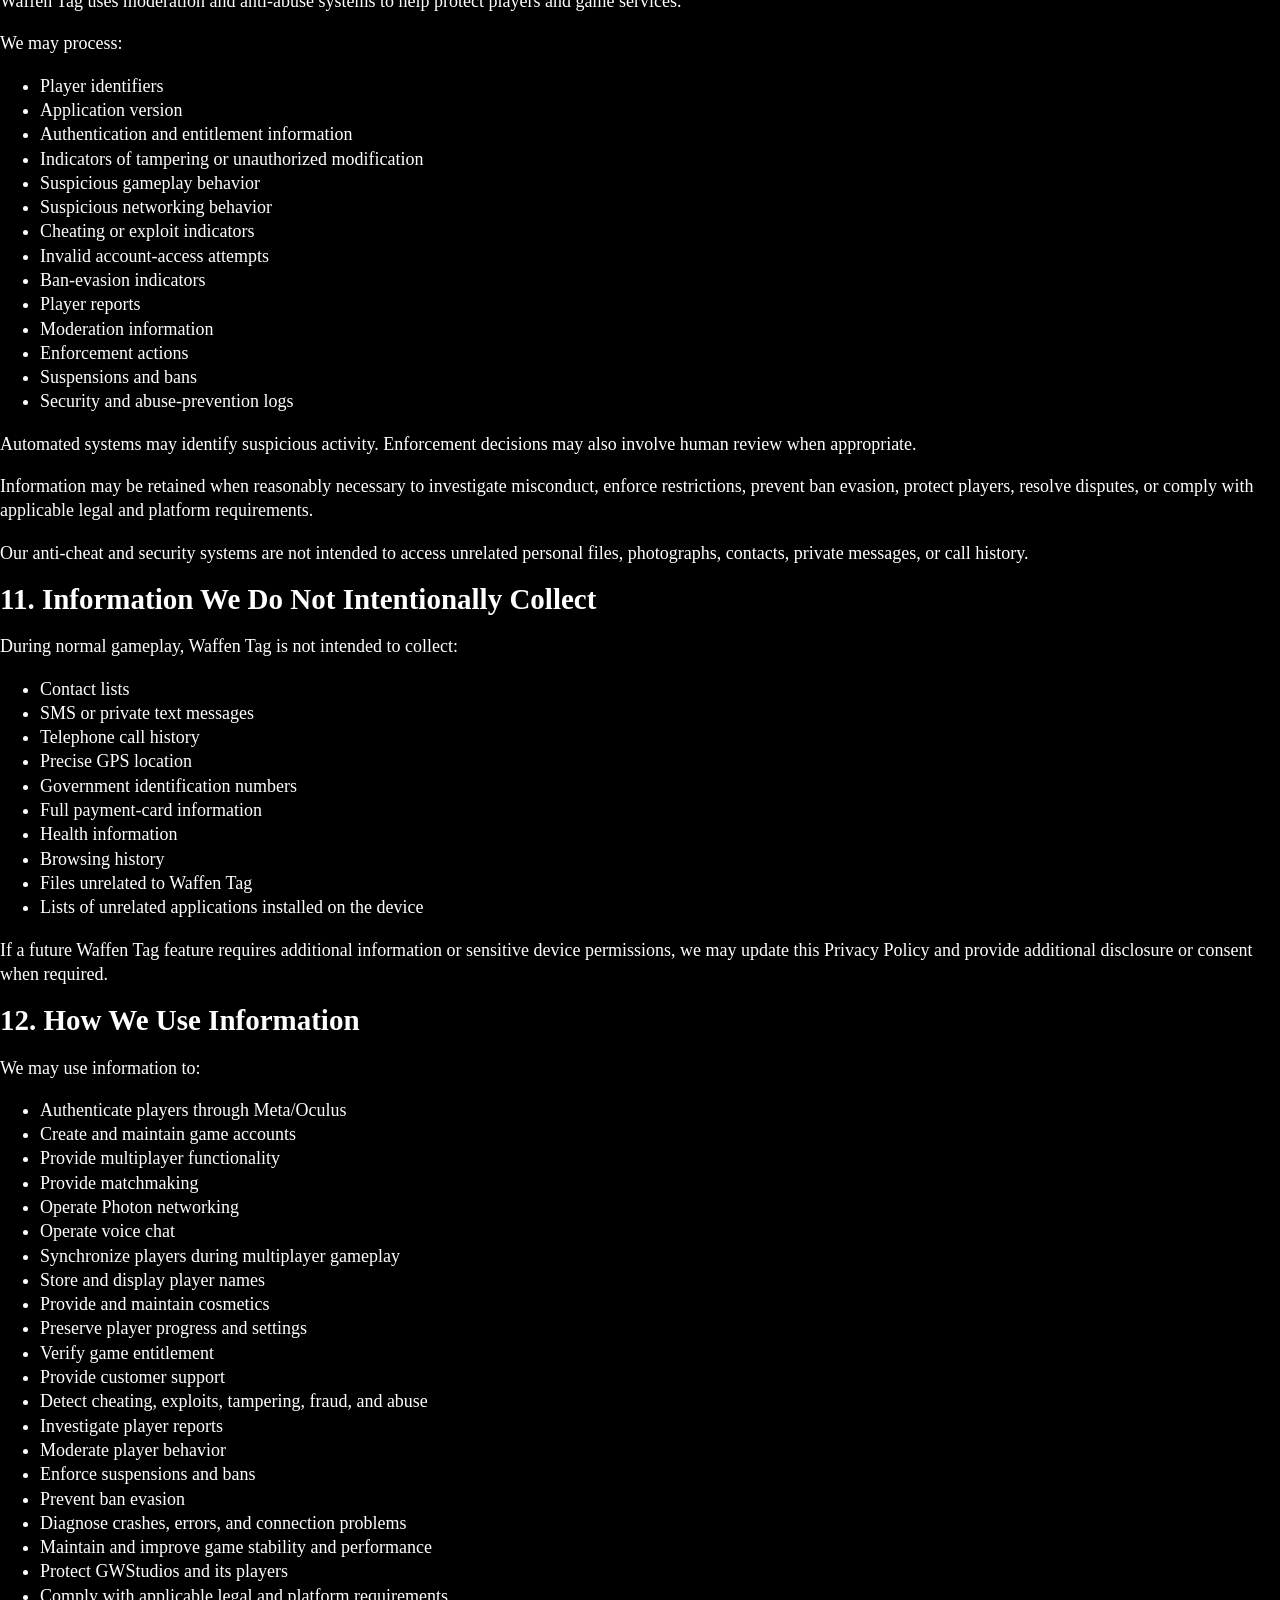
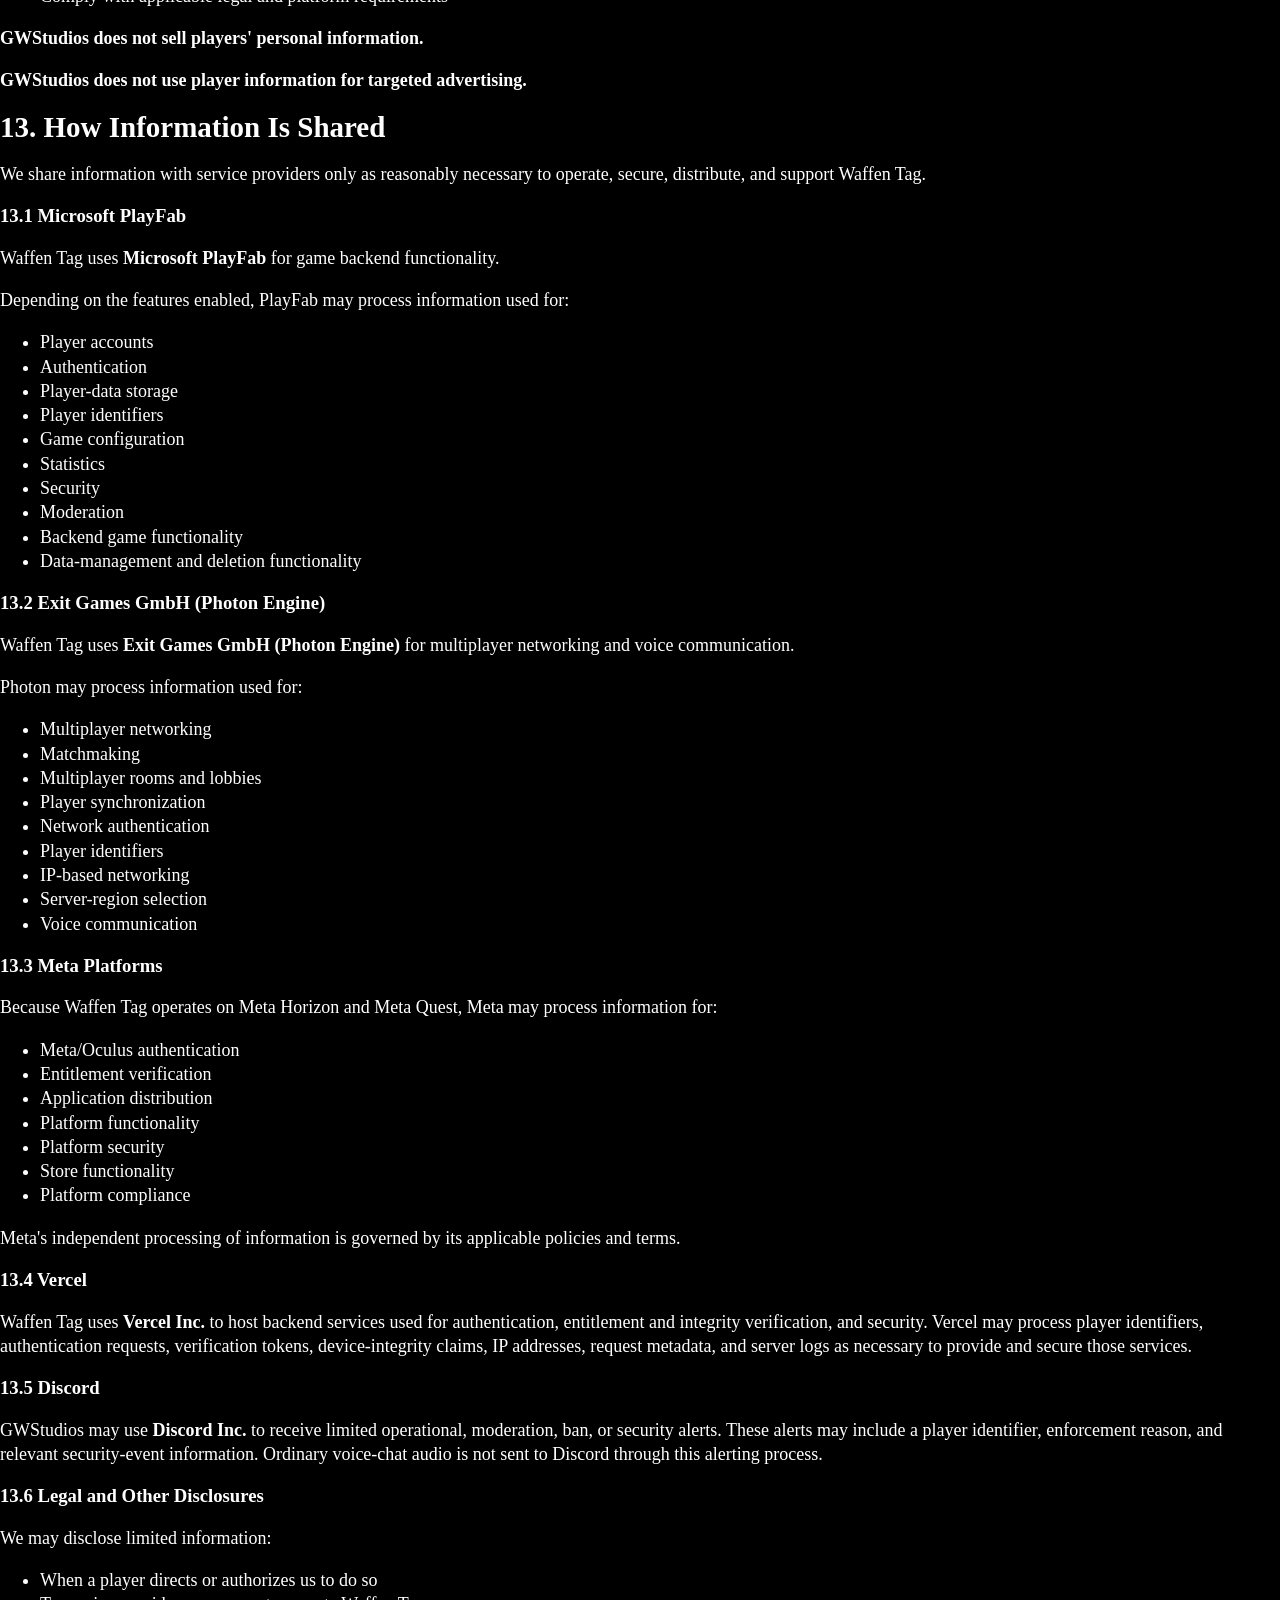
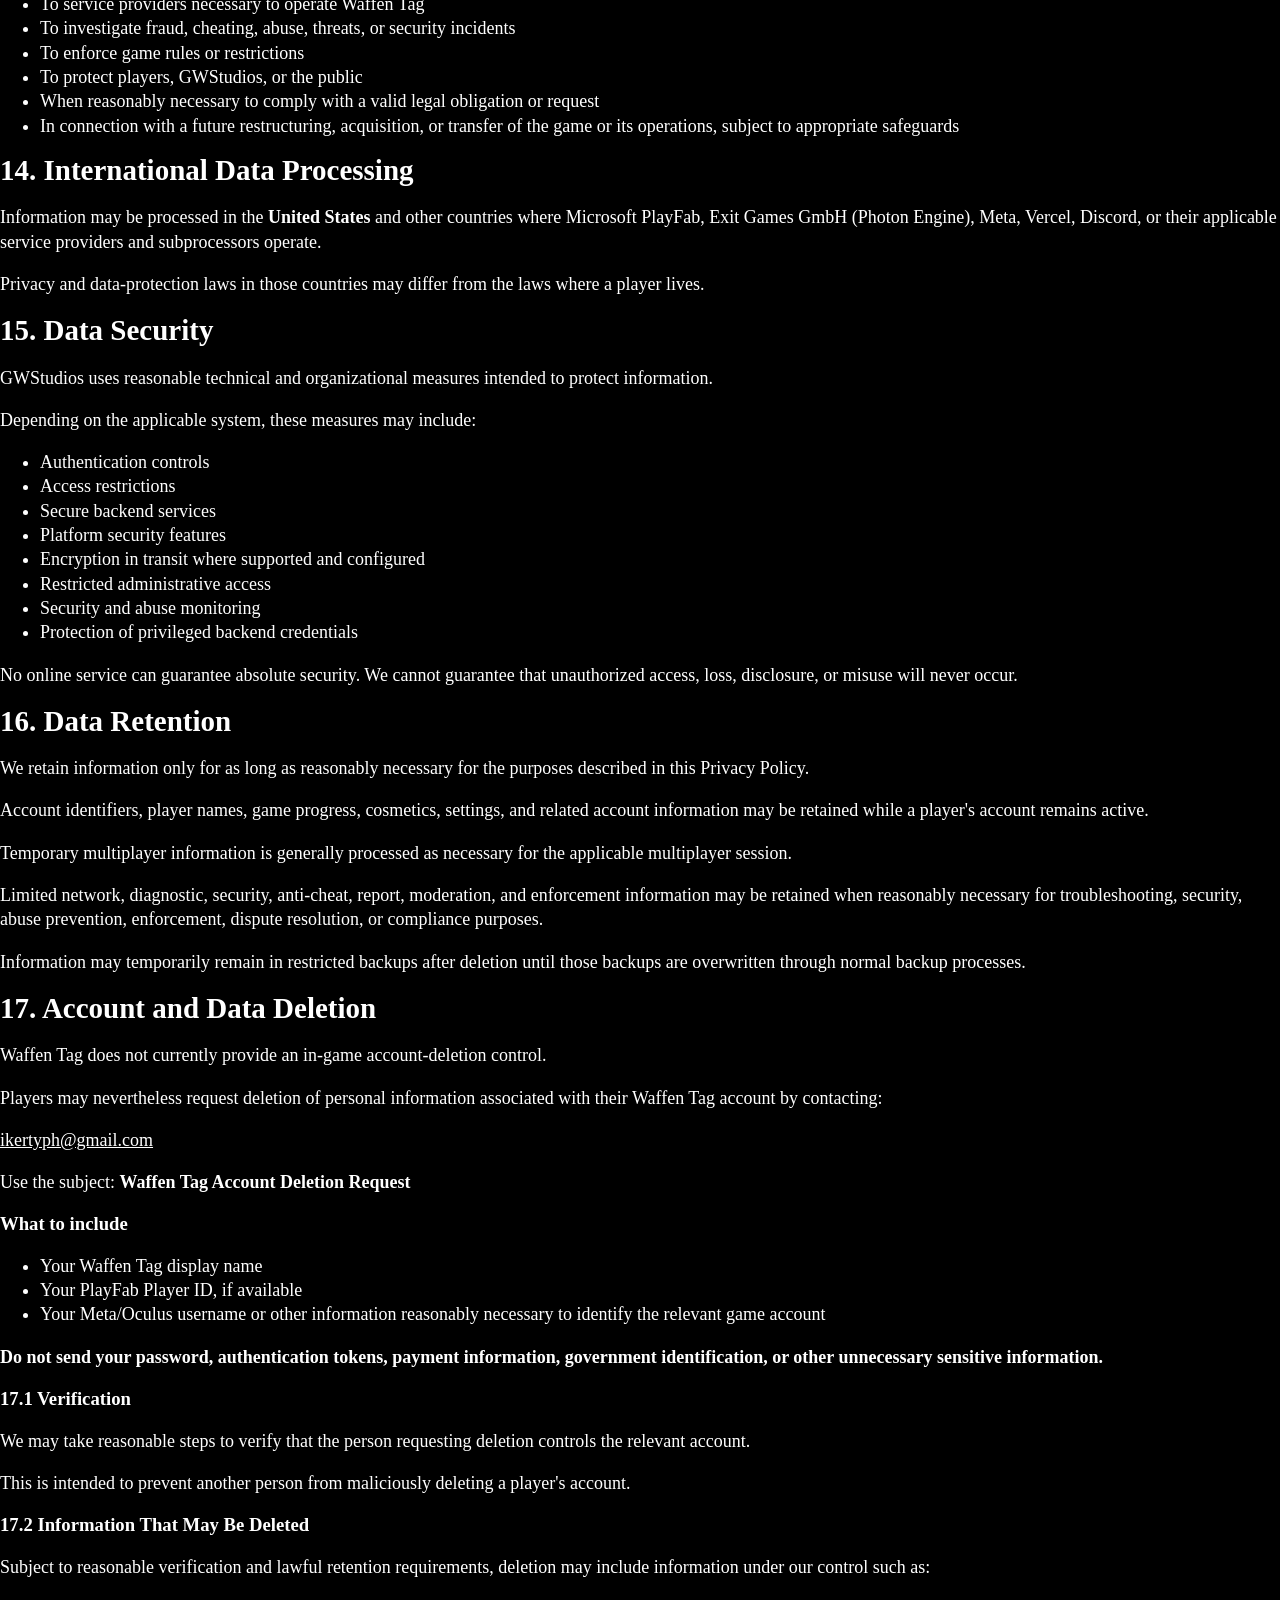
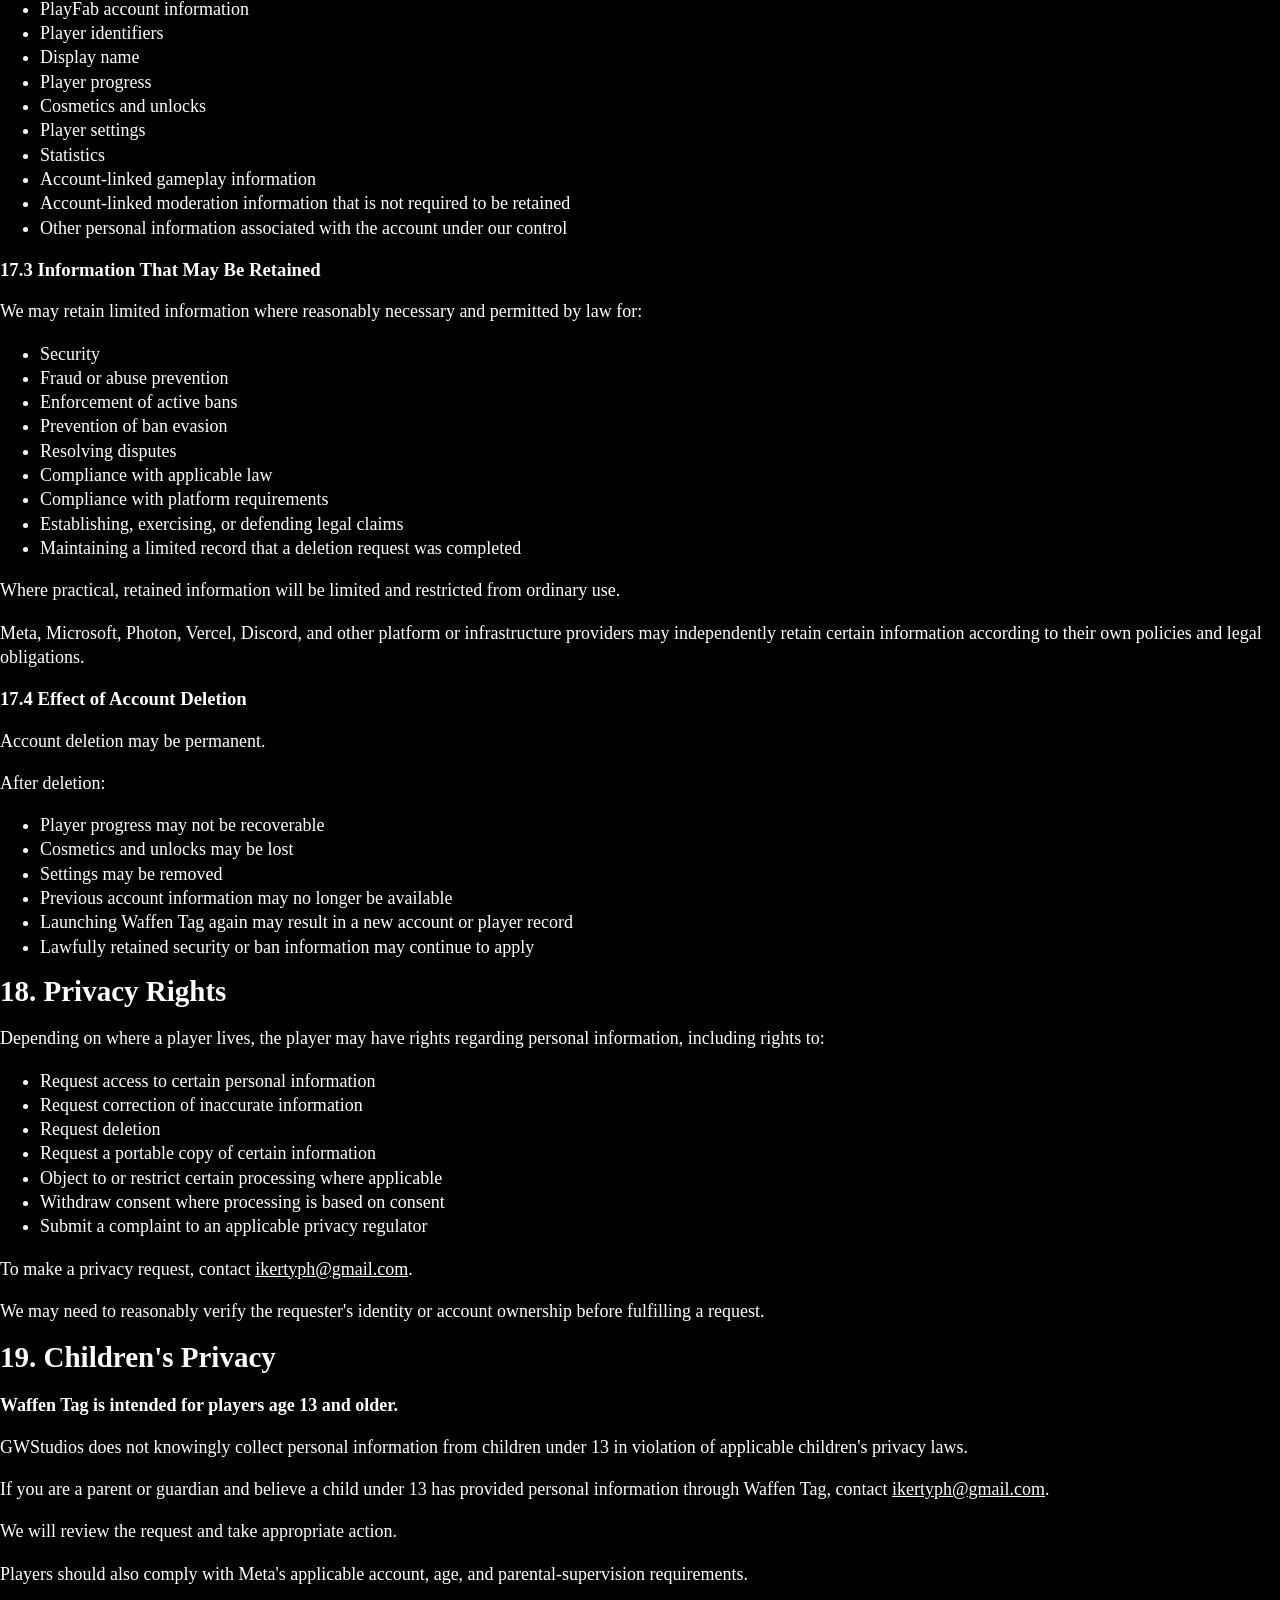
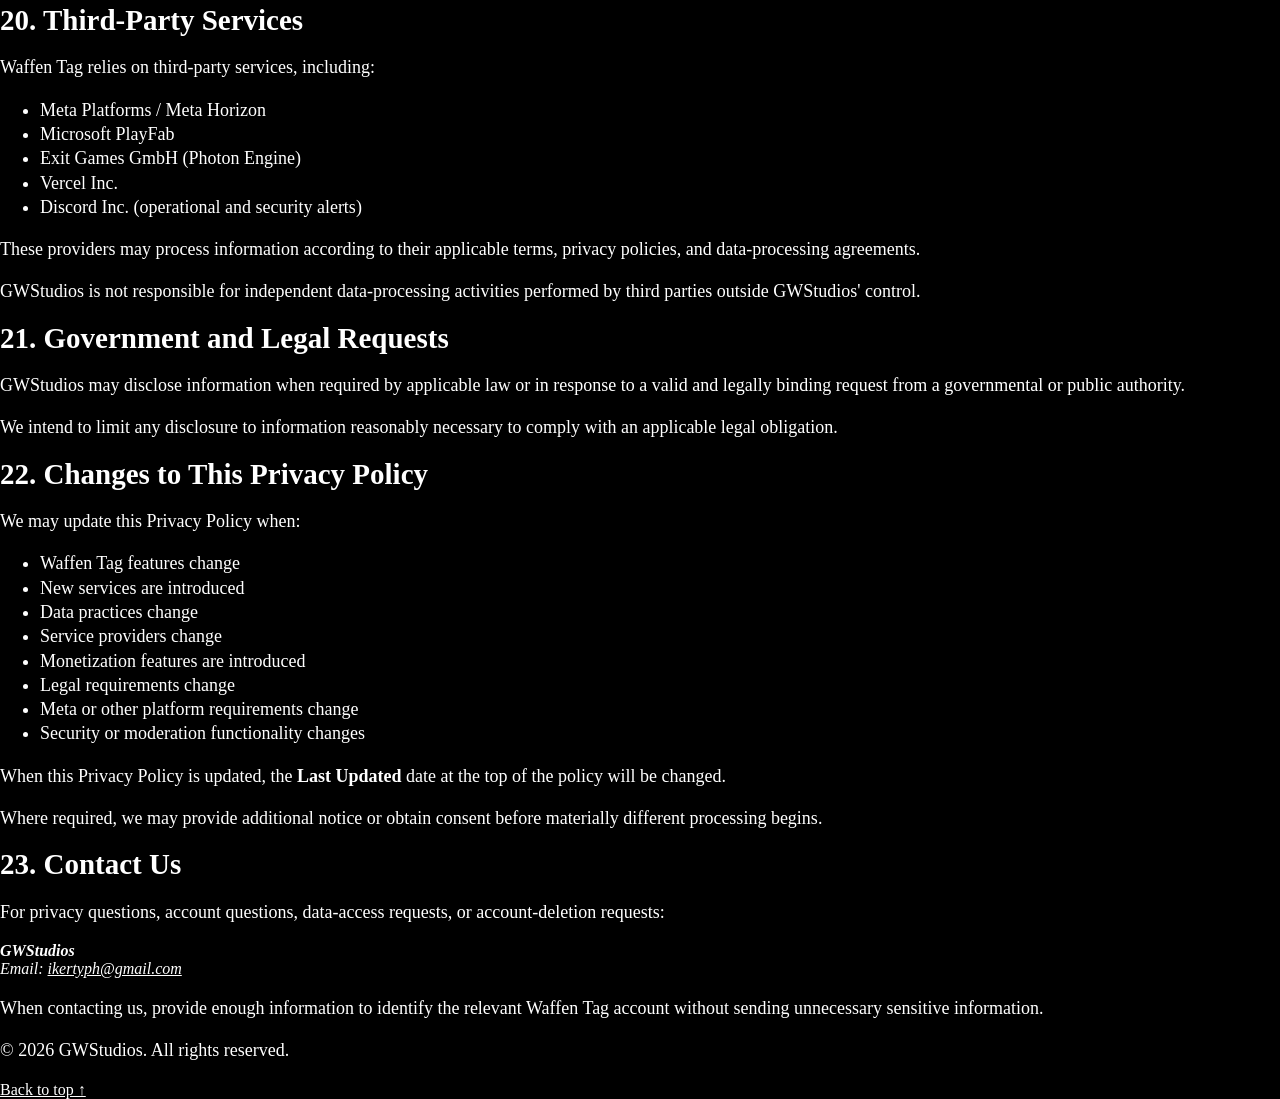
==== commit ad9a5f97: "Revise privacy policy with updated information Updated privacy policy details, including last update" ====
--- a/privacypolicy.html
+++ b/privacypolicy.html
@@ -22,7 +22,7 @@
 
       <div class="policy-dates">
         <p><strong>Effective Date:</strong> August 21, 2026</p>
-        <p><strong>Last Updated:</strong> August 21, 2026</p>
+        <p><strong>Last Updated:</strong> September 2, 2026</p>
       </div>
     </header>
 
@@ -208,11 +208,13 @@
           <li>Meta/Oculus platform user identifiers</li>
           <li>Authentication information</li>
           <li>Entitlement information</li>
+          <li>Meta age-group classification, where the approved feature is enabled</li>
           <li>
             Display names or other profile information made available through approved
             platform features
           </li>
           <li>Device or application information</li>
+          <li>Device-ban or device-integrity status provided by Meta</li>
           <li>Information necessary to operate requested Meta platform features</li>
         </ul>
 
@@ -220,6 +222,12 @@
           We use Meta Horizon User Data and applicable Device User Data only as
           reasonably necessary to operate, authenticate, secure, support, and provide
           Waffen Tag and its platform features.
+        </p>
+        <p>
+          Where enabled, age-group information is used to provide age-appropriate access
+          and meet platform or legal requirements. Device-ban or integrity status is used
+          to prevent unauthorized access, enforce restrictions, and reduce ban evasion.
+          Waffen Tag does not use this status as a general-purpose hardware identifier.
         </p>
         <p>
           Meta may separately process information under Meta's own terms and privacy
@@ -446,9 +454,9 @@
           <li>Data-management and deletion functionality</li>
         </ul>
 
-        <h3>13.2 Exit Games Photon</h3>
-        <p>
-          Waffen Tag uses <strong>Exit Games Photon</strong> for multiplayer networking
+        <h3>13.2 Exit Games GmbH (Photon Engine)</h3>
+        <p>
+          Waffen Tag uses <strong>Exit Games GmbH (Photon Engine)</strong> for multiplayer networking
           and voice communication.
         </p>
         <p>Photon may process information used for:</p>
@@ -483,7 +491,24 @@
           policies and terms.
         </p>
 
-        <h3>13.4 Legal and Other Disclosures</h3>
+        <h3>13.4 Vercel</h3>
+        <p>
+          Waffen Tag uses <strong>Vercel Inc.</strong> to host backend services used for
+          authentication, entitlement and integrity verification, and security. Vercel
+          may process player identifiers, authentication requests, verification tokens,
+          device-integrity claims, IP addresses, request metadata, and server logs as
+          necessary to provide and secure those services.
+        </p>
+
+        <h3>13.5 Discord</h3>
+        <p>
+          GWStudios may use <strong>Discord Inc.</strong> to receive limited operational,
+          moderation, ban, or security alerts. These alerts may include a player identifier,
+          enforcement reason, and relevant security-event information. Ordinary voice-chat
+          audio is not sent to Discord through this alerting process.
+        </p>
+
+        <h3>13.6 Legal and Other Disclosures</h3>
         <p>We may disclose limited information:</p>
         <ul>
           <li>When a player directs or authorizes us to do so</li>
@@ -503,7 +528,8 @@
         <h2><span class="section-number">14.</span> International Data Processing</h2>
         <p>
           Information may be processed in the <strong>United States</strong> and other
-          countries where Microsoft PlayFab, Exit Games Photon, Meta, or their applicable
+          countries where Microsoft PlayFab, Exit Games GmbH (Photon Engine), Meta,
+          Vercel, Discord, or their applicable
           service providers and subprocessors operate.
         </p>
         <p>
@@ -650,7 +676,7 @@
           ordinary use.
         </p>
         <p>
-          Meta, Microsoft, Photon, and other platform or infrastructure providers may
+          Meta, Microsoft, Photon, Vercel, Discord, and other platform or infrastructure providers may
           independently retain certain information according to their own policies and
           legal obligations.
         </p>
@@ -718,7 +744,9 @@
         <ul>
           <li>Meta Platforms / Meta Horizon</li>
           <li>Microsoft PlayFab</li>
-          <li>Exit Games Photon</li>
+          <li>Exit Games GmbH (Photon Engine)</li>
+          <li>Vercel Inc.</li>
+          <li>Discord Inc. (operational and security alerts)</li>
         </ul>
         <p>
           These providers may process information according to their applicable terms,
@@ -790,4 +818,4 @@
     </footer>
   </main>
 </body>
-</html>+</html>
